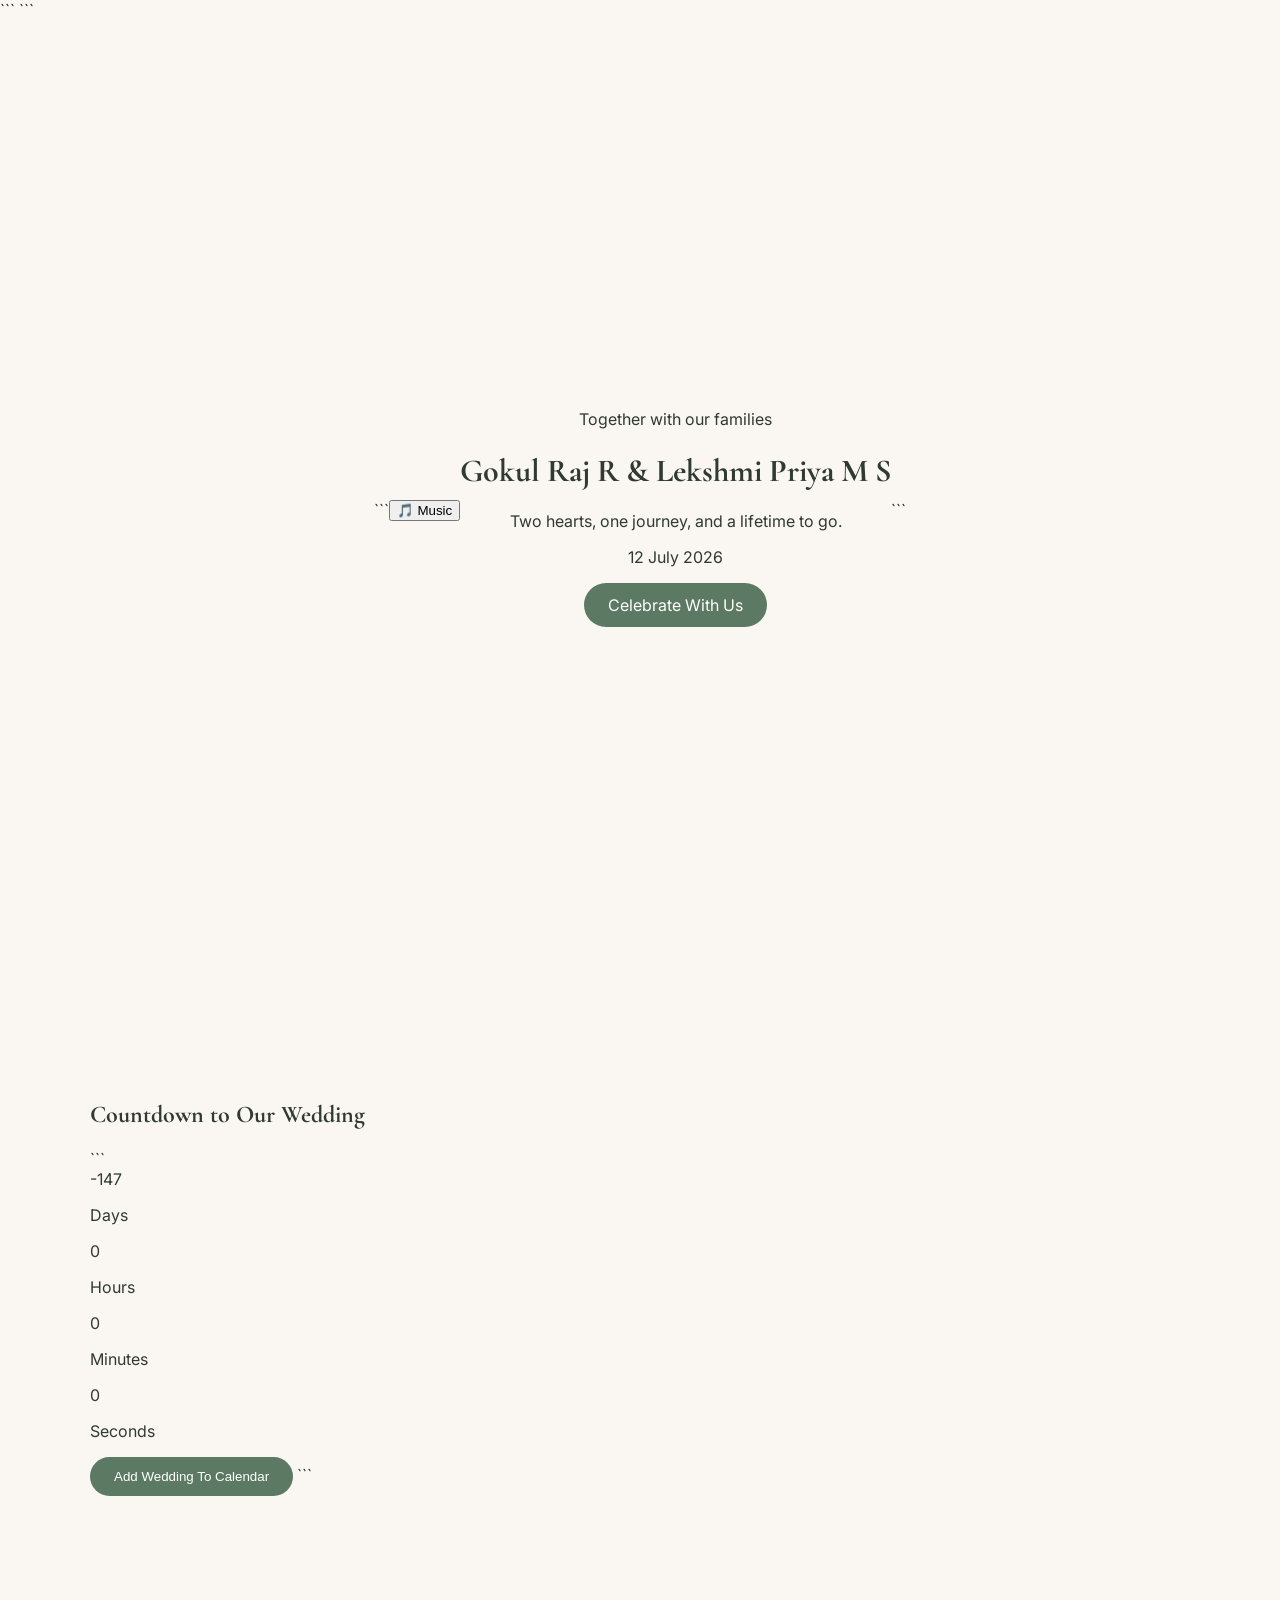
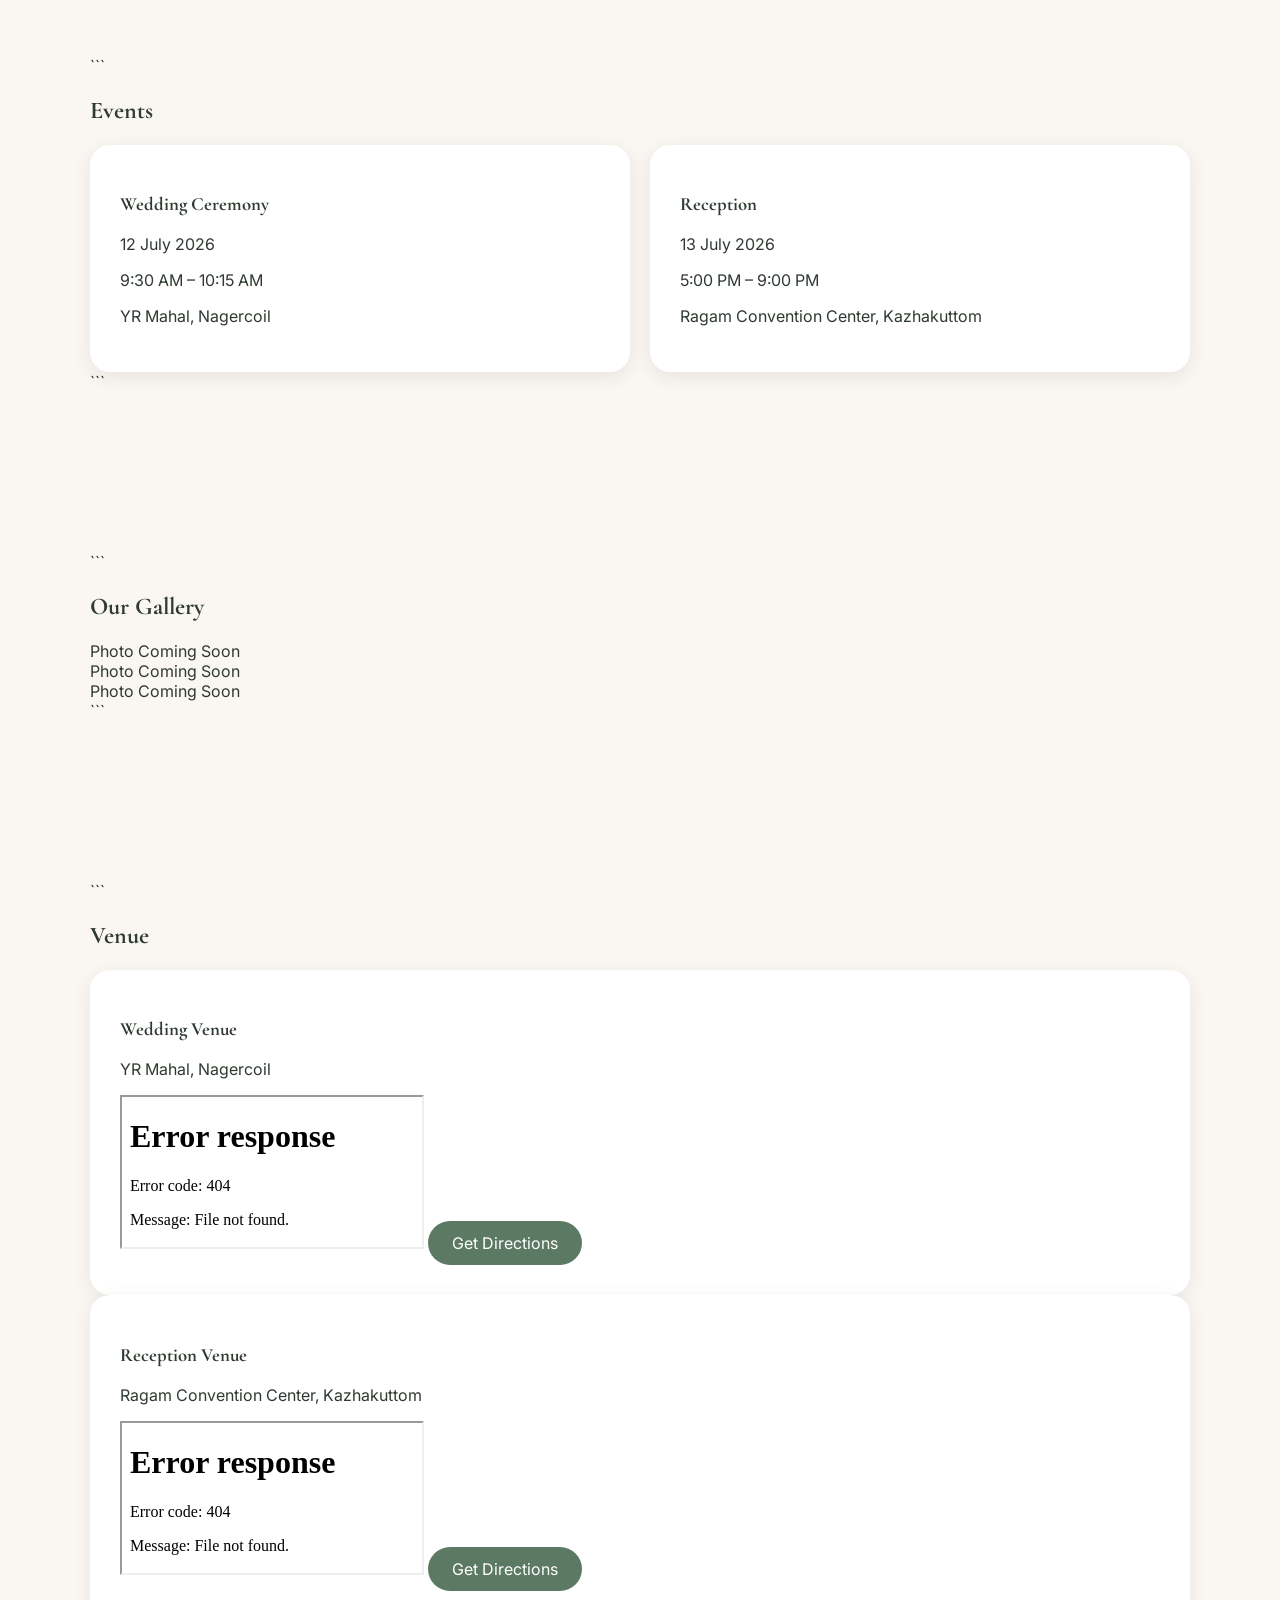
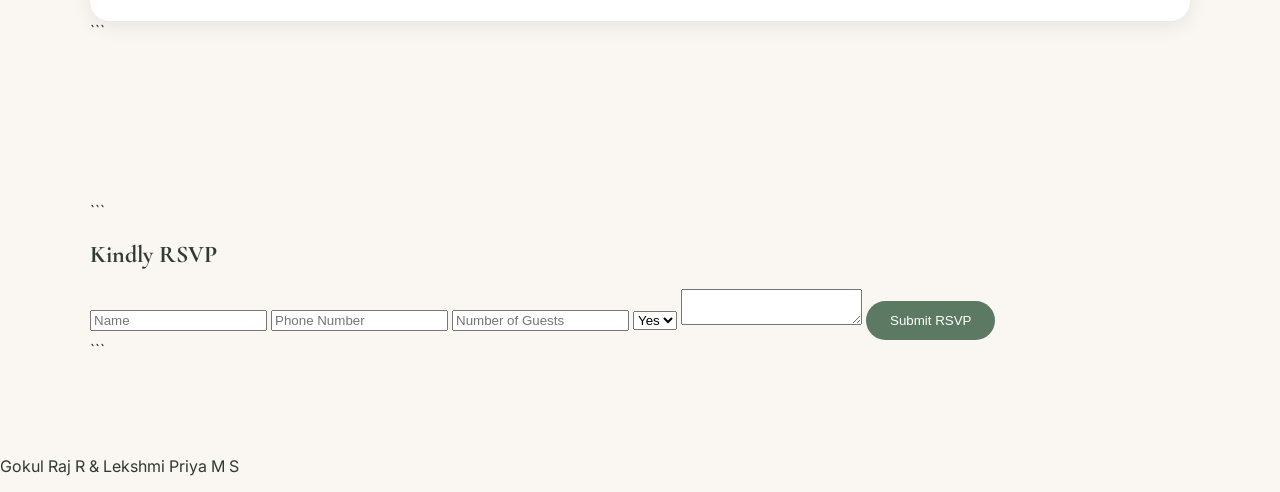
==== index.html @ 0a21a98c "moving files to root" ====
<!DOCTYPE html>

<html lang="en">
<head>
    <meta charset="UTF-8">
    <meta name="viewport" content="width=device-width, initial-scale=1.0">
    <title>Gokul Raj R & Lekshmi Priya M S</title>

```
<link rel="stylesheet" href="style.css">

<link href="https://fonts.googleapis.com/css2?family=Cormorant+Garamond:wght@400;500;600;700&family=Inter:wght@300;400;500&display=swap" rel="stylesheet">
```

</head>
<body>

<header class="hero">

```
<button id="music-toggle">🎵 Music</button>

<div class="hero-content">

    <p class="welcome">
        Together with our families
    </p>

    <h1>
        Gokul Raj R
        <span>&</span>
        Lekshmi Priya M S
    </h1>

    <p class="tagline">
        Two hearts, one journey, and a lifetime to go.
    </p>

    <p class="date">
        12 July 2026
    </p>

    <a href="#countdown" class="btn">
        Celebrate With Us
    </a>

</div>
```

</header>

<section id="countdown" class="section">
    <h2>Countdown to Our Wedding</h2>

```
<div class="timer">
    <div><span id="days">0</span><p>Days</p></div>
    <div><span id="hours">0</span><p>Hours</p></div>
    <div><span id="minutes">0</span><p>Minutes</p></div>
    <div><span id="seconds">0</span><p>Seconds</p></div>
</div>

<button id="calendar-btn" class="btn">
    Add Wedding To Calendar
</button>
```

</section>

<section class="section">

```
<h2>Events</h2>

<div class="card-container">

    <div class="card">
        <h3>Wedding Ceremony</h3>

        <p>12 July 2026</p>
        <p>9:30 AM – 10:15 AM</p>
        <p>YR Mahal, Nagercoil</p>
    </div>

    <div class="card">
        <h3>Reception</h3>

        <p>13 July 2026</p>
        <p>5:00 PM – 9:00 PM</p>
        <p>Ragam Convention Center, Kazhakuttom</p>
    </div>

</div>
```

</section>

<section class="section">

```
<h2>Our Gallery</h2>

<div class="gallery">

    <div class="placeholder">Photo Coming Soon</div>
    <div class="placeholder">Photo Coming Soon</div>
    <div class="placeholder">Photo Coming Soon</div>

</div>
```

</section>

<section class="section">

```
<h2>Venue</h2>

<div class="venue-card">

    <h3>Wedding Venue</h3>

    <p>YR Mahal, Nagercoil</p>

    <iframe
        src="PASTE_YR_MAHAL_EMBED_URL_HERE"
        loading="lazy">
    </iframe>

    <a
        target="_blank"
        href="https://maps.app.goo.gl/Fn27ZH1a8bU4p5qW7"
        class="btn">
        Get Directions
    </a>

</div>

<div class="venue-card">

    <h3>Reception Venue</h3>

    <p>Ragam Convention Center, Kazhakuttom</p>

    <iframe
        src="PASTE_RAGAM_EMBED_URL_HERE"
        loading="lazy">
    </iframe>

    <a
        target="_blank"
        href="https://maps.app.goo.gl/8jiFnUo5dyAd2L597"
        class="btn">
        Get Directions
    </a>

</div>
```

</section>

<section class="section">

```
<h2>Kindly RSVP</h2>

<form id="rsvp-form">

    <input
        type="text"
        placeholder="Name"
        required>

    <input
        type="tel"
        placeholder="Phone Number"
        required>

    <input
        type="number"
        placeholder="Number of Guests">

    <select>
        <option>Yes</option>
        <option>No</option>
    </select>

    <textarea
        placeholder="Message For The Couple">
    </textarea>

    <button type="submit" class="btn">
        Submit RSVP
    </button>

</form>
```

</section>

<footer>
    <p>
        Gokul Raj R & Lekshmi Priya M S
    </p>
</footer>

<script src="script.js"></script>

</body>
</html>
---- style.css ----
:root{
    --forest:#5c7a63;
    --sage:#a9b99f;
    --cream:#faf7f2;
    --gold:#c7b27a;
    --text:#2f3a30;
  }

  body{
    margin:0;
    font-family:'Inter',sans-serif;
    background:var(--cream);
    color:var(--text);
  }
  
  .hero{
    min-height:100vh;
    display:flex;
    align-items:center;
    justify-content:center;
    text-align:center;
    padding:40px;
  }
  
  h1,h2,h3{
    font-family:'Cormorant Garamond',serif;
  }
  
  .section{
    padding:80px 20px;
    max-width:1100px;
    margin:auto;
  }
  
  .card-container{
    display:grid;
    grid-template-columns:repeat(auto-fit,minmax(300px,1fr));
    gap:20px;
  }
  
  .card,
  .venue-card{
    background:white;
    padding:30px;
    border-radius:20px;
    box-shadow:0 5px 20px rgba(0,0,0,.08);
  }
  
  .btn{
    display:inline-block;
    padding:12px 24px;
    border-radius:30px;
    background:var(--forest);
    color:white;
    text-decoration:none;
    border:none;
    cursor:pointer;
  }
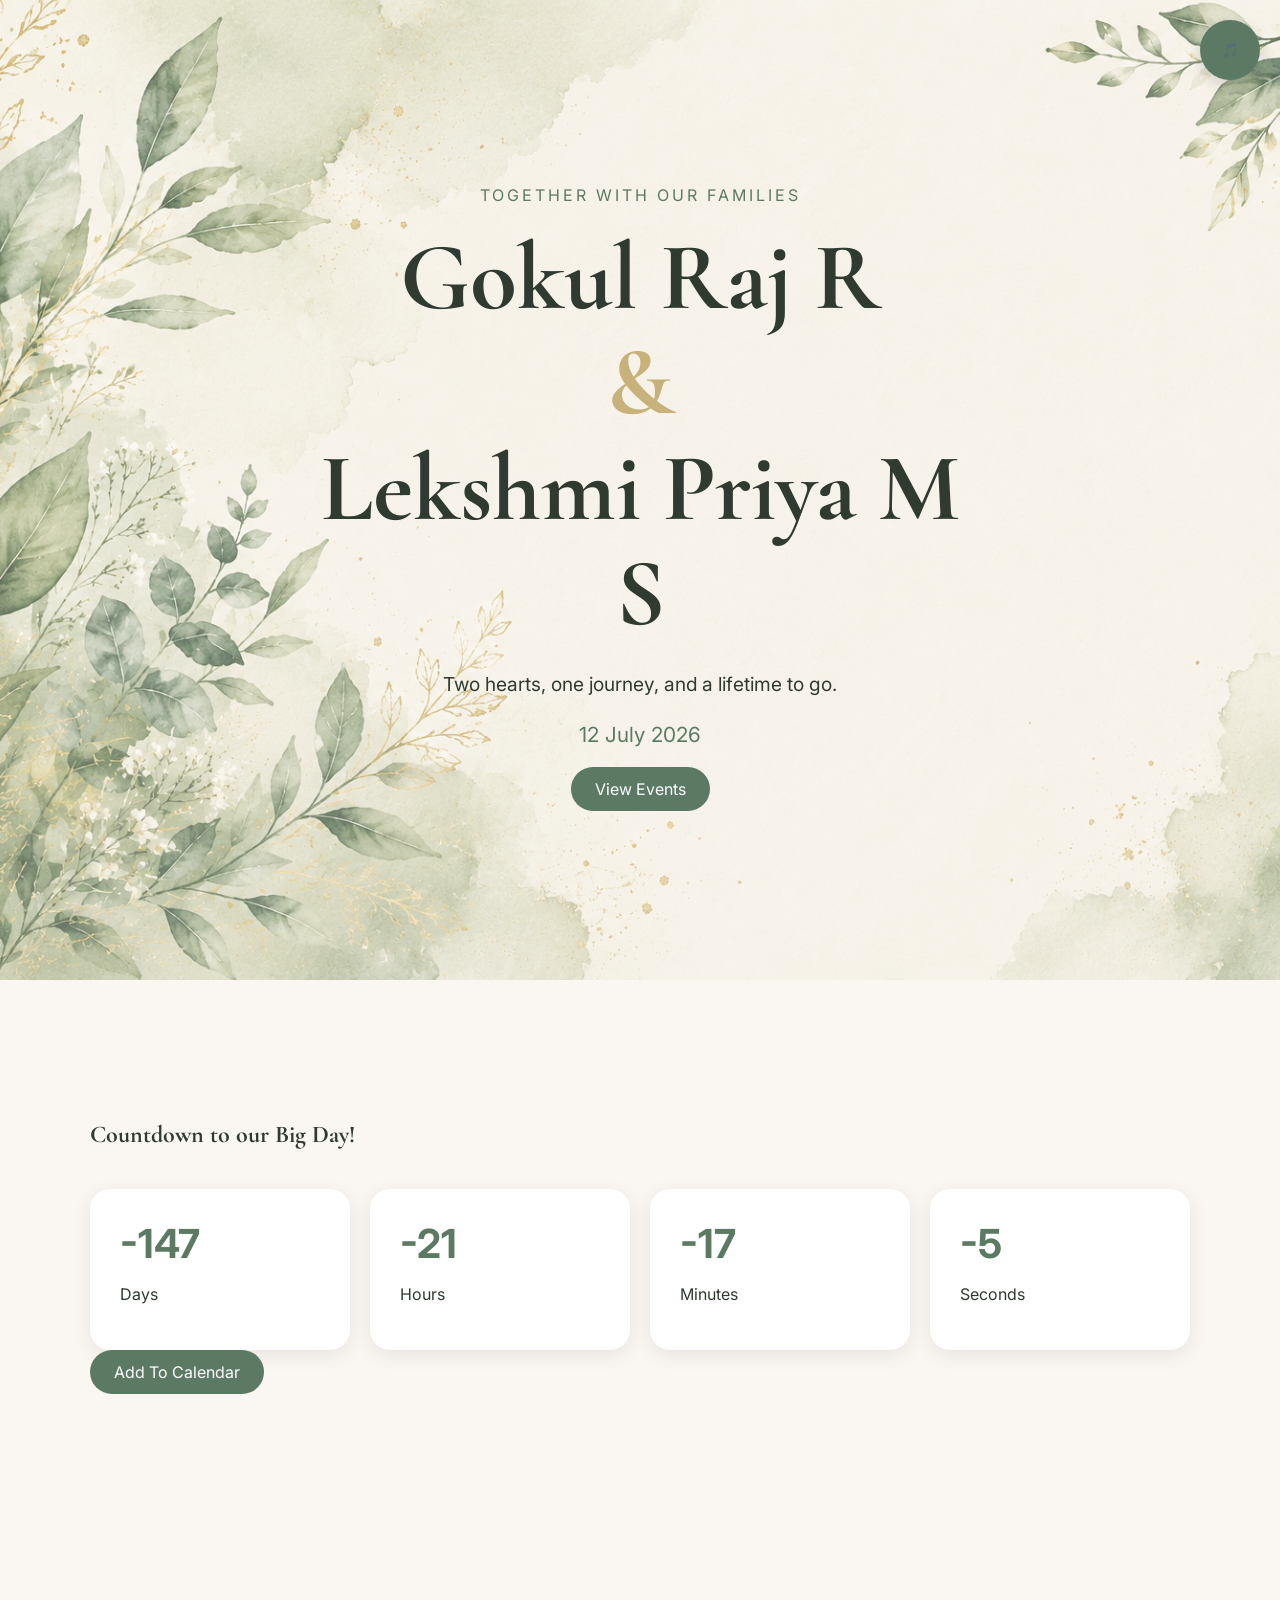
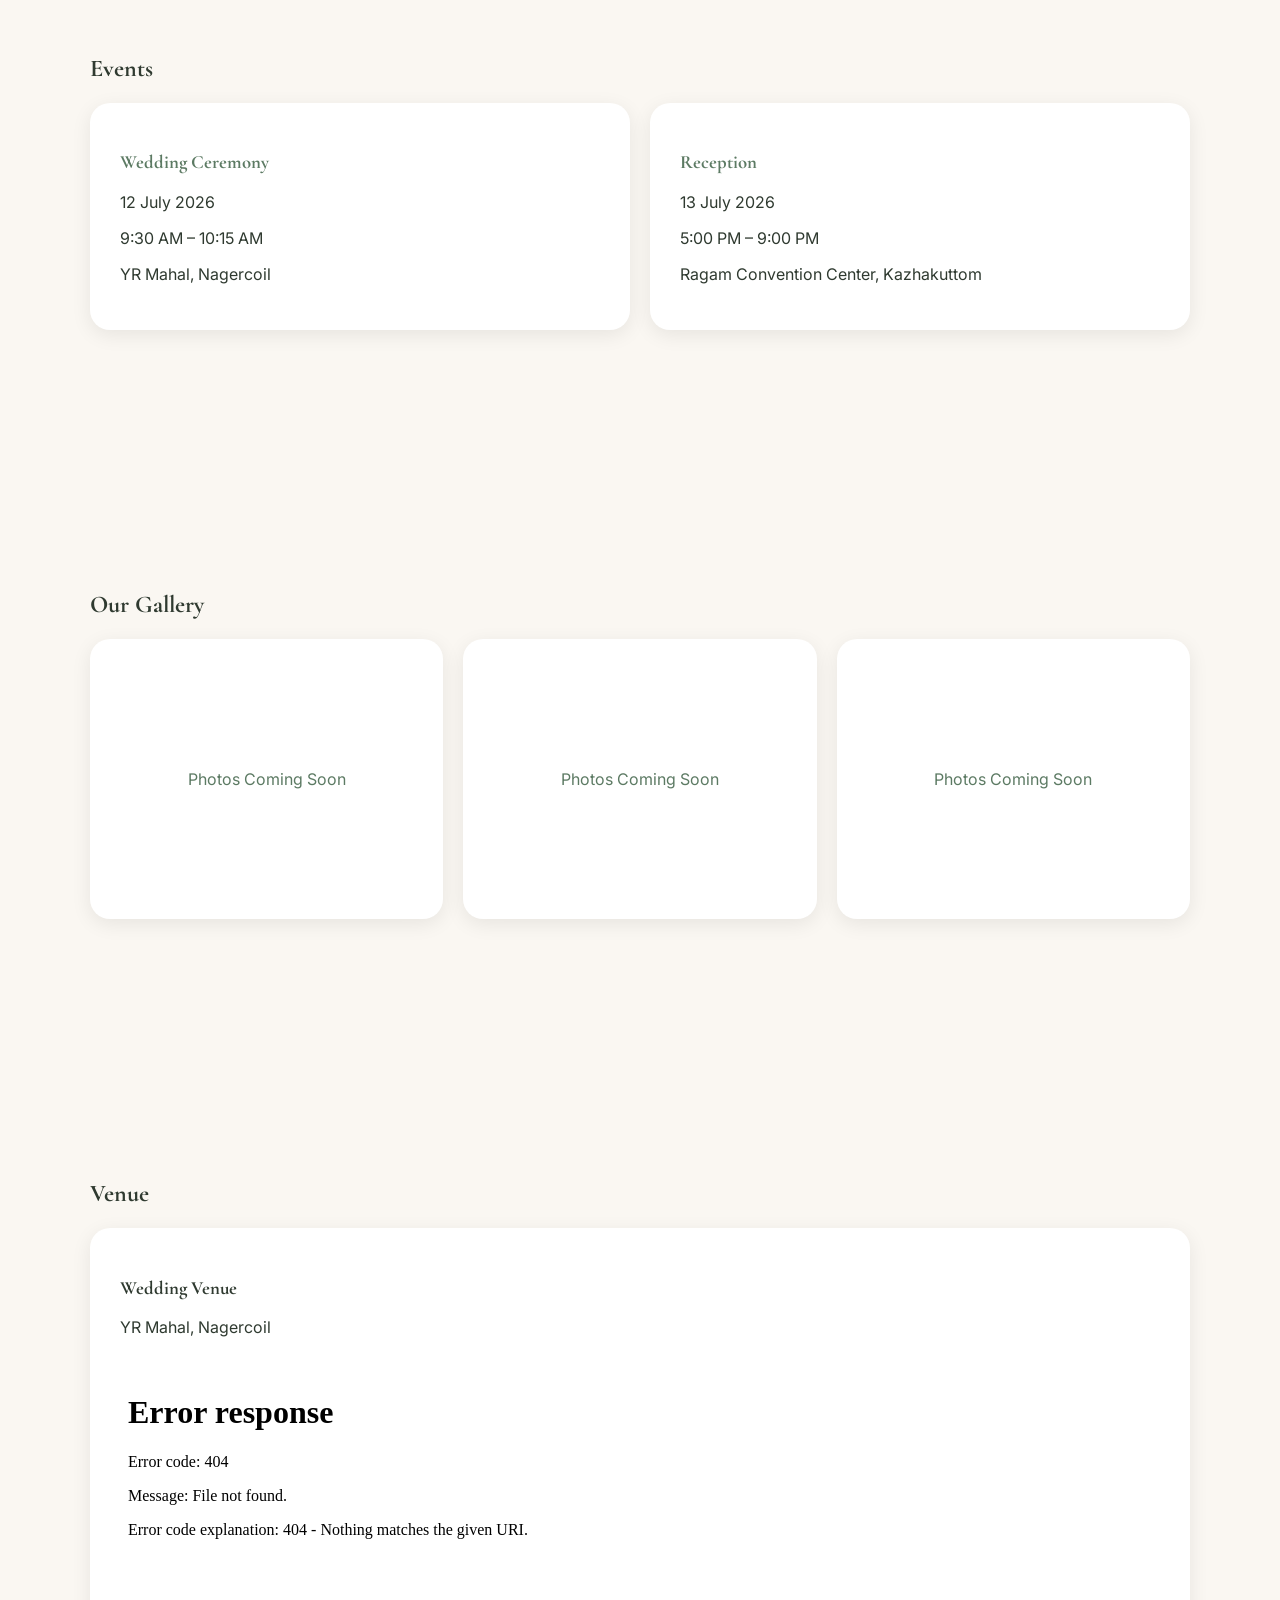
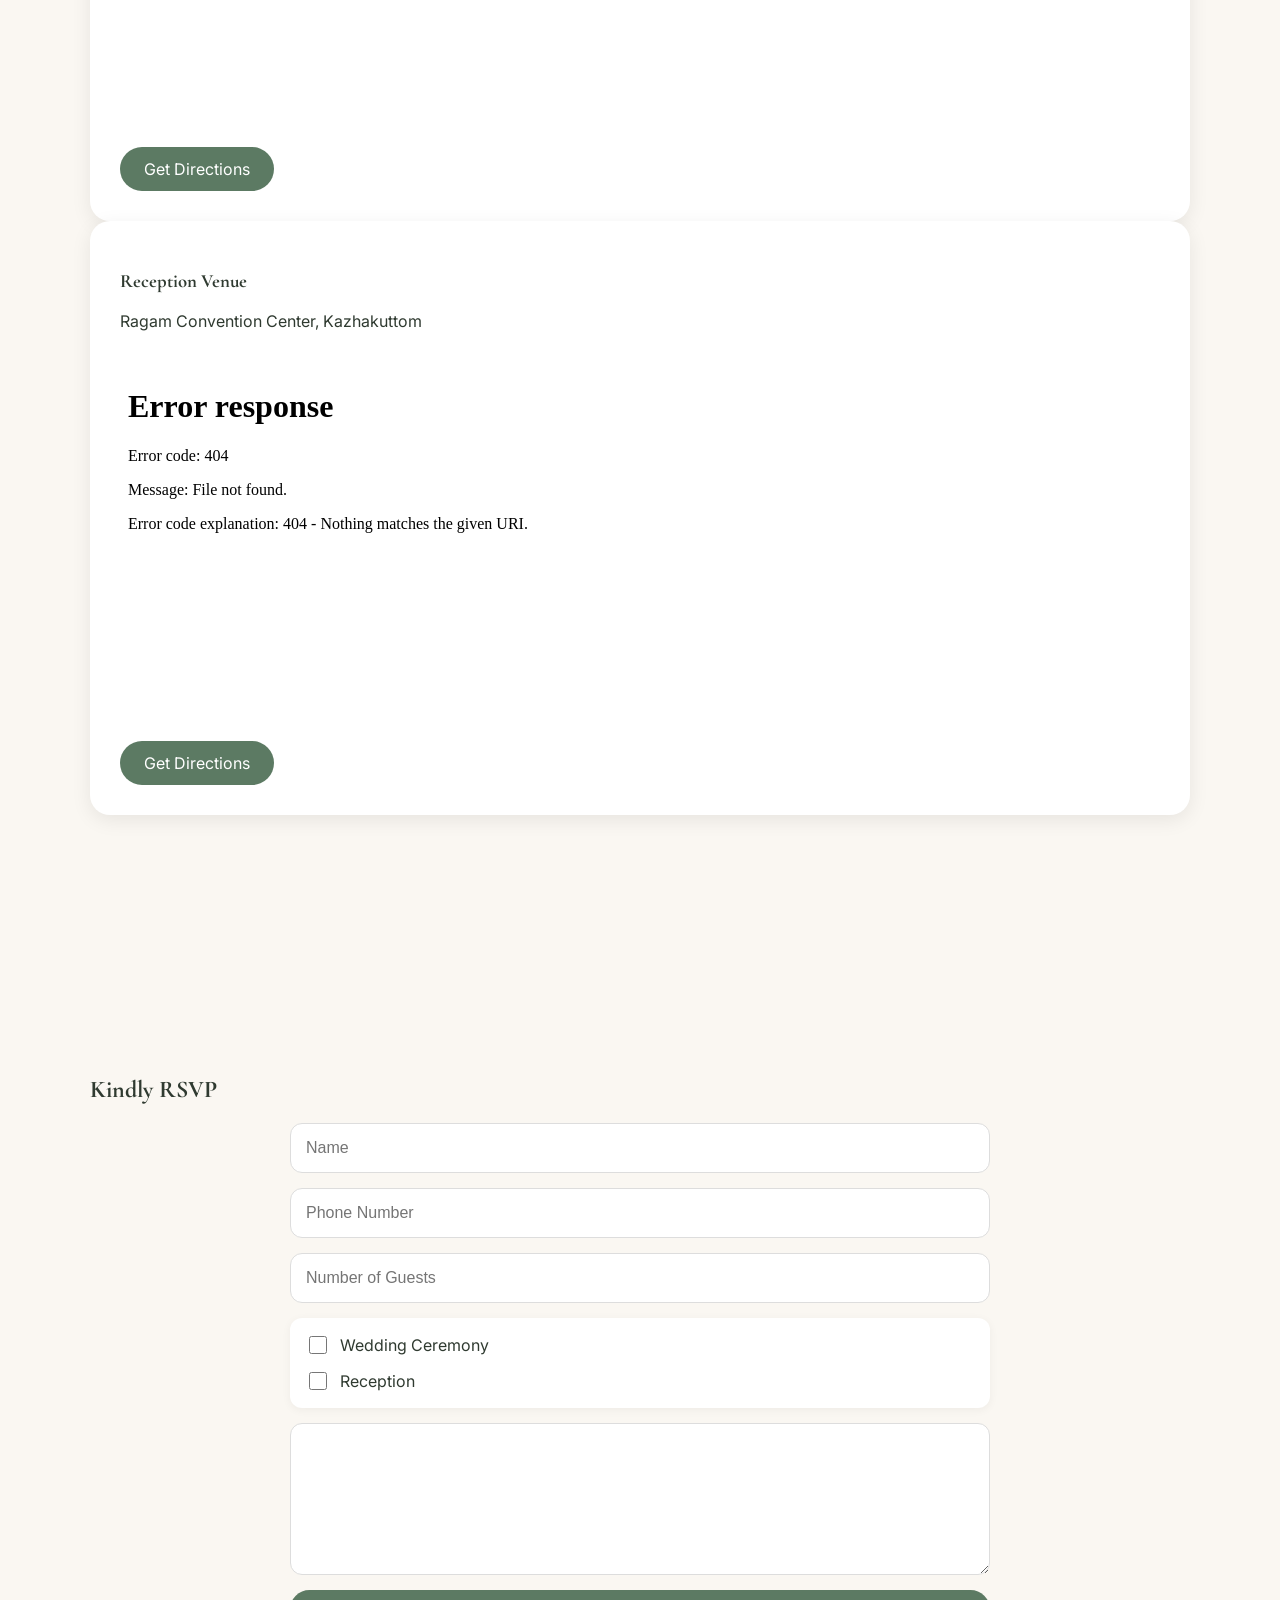
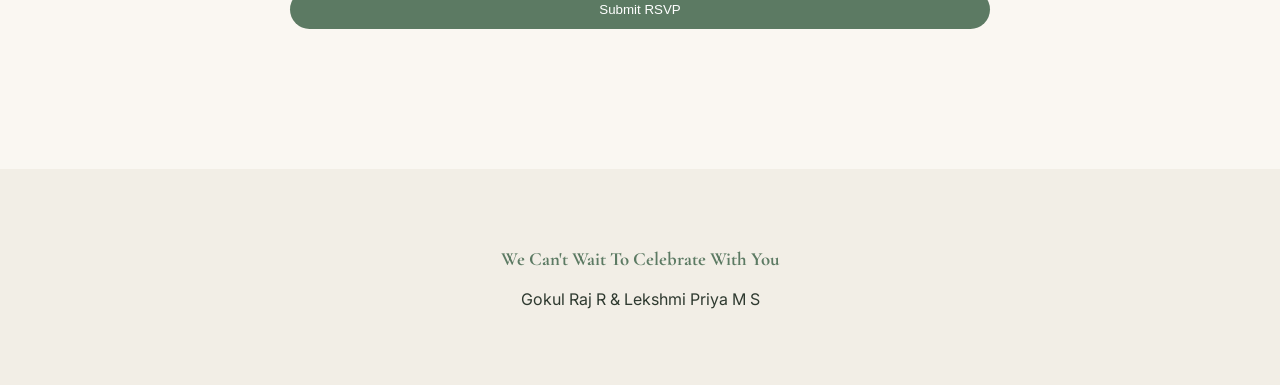
==== commit a2992bdc: "Refining changes in rsvp section" ====
--- a/index.html
+++ b/index.html
@@ -6,53 +6,62 @@
     <meta name="viewport" content="width=device-width, initial-scale=1.0">
     <title>Gokul Raj R & Lekshmi Priya M S</title>
 
-```
+
 <link rel="stylesheet" href="style.css">
 
 <link href="https://fonts.googleapis.com/css2?family=Cormorant+Garamond:wght@400;500;600;700&family=Inter:wght@300;400;500&display=swap" rel="stylesheet">
-```
+
 
 </head>
 <body>
 
-<header class="hero">
-
-```
-<button id="music-toggle">🎵 Music</button>
-
-<div class="hero-content">
-
-    <p class="welcome">
-        Together with our families
-    </p>
-
-    <h1>
-        Gokul Raj R
-        <span>&</span>
-        Lekshmi Priya M S
-    </h1>
-
-    <p class="tagline">
-        Two hearts, one journey, and a lifetime to go.
-    </p>
-
-    <p class="date">
-        12 July 2026
-    </p>
-
-    <a href="#countdown" class="btn">
-        Celebrate With Us
-    </a>
-
-</div>
-```
-
-</header>
-
-<section id="countdown" class="section">
-    <h2>Countdown to Our Wedding</h2>
-
-```
+    <audio id="music">
+        <source
+            src="assets/music/wedding.mp3"
+            type="audio/mpeg">
+    </audio>
+    
+    <button id="music-toggle">
+        🎵
+    </button>
+
+<section class="hero">
+
+    <div class="overlay"></div>
+
+    <div class="hero-content">
+
+        <p class="small-text">
+            Together with our families
+        </p>
+
+        <h1>
+            Gokul Raj R
+            <span>&</span>
+            Lekshmi Priya M S
+        </h1>
+
+        <p class="tagline">
+            Two hearts, one journey,
+            and a lifetime to go.
+        </p>
+
+        <p class="date">
+            12 July 2026
+        </p>
+
+        <a href="#events" class="btn">
+            View Events
+        </a>
+
+    </div>
+
+</section>
+
+<section id="events" class="section">
+    <h2>Countdown to our Big Day!</h2>
+
+
 <div class="timer">
     <div><span id="days">0</span><p>Days</p></div>
     <div><span id="hours">0</span><p>Hours</p></div>
@@ -60,16 +69,19 @@
     <div><span id="seconds">0</span><p>Seconds</p></div>
 </div>
 
-<button id="calendar-btn" class="btn">
-    Add Wedding To Calendar
-</button>
-```
-
-</section>
-
-<section class="section">
-
-```
+<a
+class="btn"
+target="_blank"
+href="https://calendar.google.com/calendar/render?action=TEMPLATE&text=Wedding%20of%20Gokul%20Raj%20R%20and%20Lekshmi%20Priya%20M%20S">
+Add To Calendar
+</a>
+
+
+</section>
+
+<section class="section">
+
+
 <h2>Events</h2>
 
 <div class="card-container">
@@ -91,29 +103,37 @@
     </div>
 
 </div>
-```
-
-</section>
-
-<section class="section">
-
-```
+
+
+</section>
+
+<section class="section">
+
+
 <h2>Our Gallery</h2>
 
-<div class="gallery">
-
-    <div class="placeholder">Photo Coming Soon</div>
-    <div class="placeholder">Photo Coming Soon</div>
-    <div class="placeholder">Photo Coming Soon</div>
-
-</div>
-```
-
-</section>
-
-<section class="section">
-
-```
+<div class="gallery-grid">
+
+    <div class="gallery-placeholder">
+        Photos Coming Soon
+    </div>
+
+    <div class="gallery-placeholder">
+        Photos Coming Soon
+    </div>
+
+    <div class="gallery-placeholder">
+        Photos Coming Soon
+    </div>
+
+</div>
+
+
+</section>
+
+<section class="section">
+
+
 <h2>Venue</h2>
 
 <div class="venue-card">
@@ -155,53 +175,80 @@
     </a>
 
 </div>
-```
-
-</section>
-
-<section class="section">
-
-```
+
+
+</section>
+
+<section class="section">
+
+
 <h2>Kindly RSVP</h2>
 
 <form id="rsvp-form">
 
     <input
+        id="name"
         type="text"
         placeholder="Name"
         required>
 
     <input
+        id="phone"
         type="tel"
         placeholder="Phone Number"
         required>
 
     <input
+        id="guests"
         type="number"
         placeholder="Number of Guests">
 
-    <select>
-        <option>Yes</option>
-        <option>No</option>
-    </select>
+    <div class="attendance-options">
+
+    <label>
+        <input
+            type="checkbox"
+            id="wedding-attendance">
+        Wedding Ceremony
+    </label>
+
+    <label>
+        <input
+            type="checkbox"
+            id="reception-attendance">
+        Reception
+    </label>
+
+    </div>
 
     <textarea
+        id="message"
         placeholder="Message For The Couple">
     </textarea>
 
-    <button type="submit" class="btn">
+    <button
+        type="submit"
+        class="btn">
         Submit RSVP
     </button>
 
 </form>
-```
+
+<p id="success-message"></p>
+
 
 </section>
 
 <footer>
+
+    <h3>
+        We Can't Wait To Celebrate With You
+    </h3>
+
     <p>
         Gokul Raj R & Lekshmi Priya M S
     </p>
+
 </footer>
 
 <script src="script.js"></script>
--- a/style.css
+++ b/style.css
@@ -27,7 +27,7 @@
   }
   
   .section{
-    padding:80px 20px;
+    padding:120px 20px;
     max-width:1100px;
     margin:auto;
   }
@@ -55,4 +55,284 @@
     text-decoration:none;
     border:none;
     cursor:pointer;
-  }+  }
+
+  .hero{
+    height:100vh;
+
+    background:
+        linear-gradient(
+            rgba(250,247,242,.15),
+            rgba(250,247,242,.25)
+        ),
+        url("assets/images/hero-bg.png");
+
+    background-size:cover;
+    background-position:center;
+
+    display:flex;
+    justify-content:center;
+    align-items:center;
+
+    text-align:center;
+}
+
+.hero-content{
+    max-width:700px;
+}
+
+.hero h1{
+    font-size:5rem;
+    line-height:1.1;
+}
+
+
+/* ===========================
+   HERO IMPROVEMENTS
+=========================== */
+
+.hero::before{
+    content:"";
+    position:absolute;
+    inset:0;
+    background:rgba(255,255,255,.15);
+}
+
+.hero{
+    position:relative;
+}
+
+.hero-content{
+    position:relative;
+    z-index:2;
+}
+
+.small-text{
+    letter-spacing:3px;
+    text-transform:uppercase;
+    color:var(--forest);
+}
+
+.hero h1{
+    font-size:clamp(3rem,8vw,6rem);
+    margin:20px 0;
+}
+
+.hero h1 span{
+    display:block;
+    color:var(--gold);
+}
+
+.tagline{
+    font-size:1.2rem;
+    max-width:500px;
+    margin:auto;
+    line-height:1.8;
+}
+
+.date{
+    font-size:1.3rem;
+    margin-top:20px;
+    color:var(--forest);
+}
+
+/* ===========================
+   COUNTDOWN
+=========================== */
+
+.timer{
+    display:grid;
+    grid-template-columns:repeat(4,1fr);
+    gap:20px;
+    margin-top:40px;
+}
+
+.timer div{
+    background:white;
+    padding:30px;
+    border-radius:20px;
+    box-shadow:0 5px 20px rgba(0,0,0,.08);
+}
+
+.timer span{
+    font-size:2.5rem;
+    font-weight:700;
+    color:var(--forest);
+}
+
+/* ===========================
+   EVENTS
+=========================== */
+
+.card{
+    transition:.3s;
+}
+
+.card:hover{
+    transform:translateY(-8px);
+}
+
+.card h3{
+    color:var(--forest);
+}
+
+/* ===========================
+   GALLERY
+=========================== */
+
+.gallery-grid{
+    display:grid;
+    grid-template-columns:repeat(auto-fit,minmax(250px,1fr));
+    gap:20px;
+}
+
+.gallery-placeholder{
+    height:280px;
+    background:white;
+    border-radius:20px;
+
+    display:flex;
+    justify-content:center;
+    align-items:center;
+
+    color:var(--forest);
+
+    box-shadow:0 5px 20px rgba(0,0,0,.08);
+}
+
+/* ===========================
+   MAPS
+=========================== */
+
+iframe{
+    width:100%;
+    height:350px;
+    border:none;
+    border-radius:15px;
+    margin:20px 0;
+}
+
+/* ===========================
+   RSVP
+=========================== */
+
+form{
+    display:flex;
+    flex-direction:column;
+    gap:15px;
+    max-width:700px;
+    margin:auto;
+}
+
+input,
+textarea,
+select{
+    padding:15px;
+    border:1px solid #ddd;
+    border-radius:12px;
+    font-size:1rem;
+}
+
+textarea{
+    min-height:120px;
+}
+
+/* ===========================
+   MUSIC BUTTON
+=========================== */
+
+#music-toggle{
+    position:fixed;
+    top:20px;
+    right:20px;
+
+    width:60px;
+    height:60px;
+
+    border:none;
+    border-radius:50%;
+
+    background:var(--forest);
+    color:white;
+
+    cursor:pointer;
+
+    z-index:1000;
+
+    box-shadow:0 5px 15px rgba(0,0,0,.15);
+}
+
+/* ===========================
+   FOOTER
+=========================== */
+
+footer{
+    text-align:center;
+    padding:60px 20px;
+    background:#f2eee6;
+}
+
+footer h3{
+    color:var(--forest);
+}
+
+/* ===========================
+   MOBILE
+=========================== */
+
+@media(max-width:768px){
+
+    .hero h1{
+        font-size:3rem;
+    }
+
+    .timer{
+        grid-template-columns:repeat(2,1fr);
+    }
+
+}
+
+#success-message{
+
+    margin-top:20px;
+
+    text-align:center;
+
+    font-size:1.1rem;
+
+    color:var(--forest);
+
+    font-weight:600;
+}
+
+.attendance-options{
+
+    display:flex;
+    flex-direction:column;
+
+    gap:12px;
+
+    padding:15px;
+
+    background:white;
+
+    border-radius:12px;
+
+    box-shadow:0 2px 10px rgba(0,0,0,.05);
+}
+
+.attendance-options label{
+
+    display:flex;
+    align-items:center;
+
+    gap:10px;
+
+    font-size:1rem;
+}
+
+.attendance-options input[type="checkbox"]{
+
+    width:18px;
+    height:18px;
+}
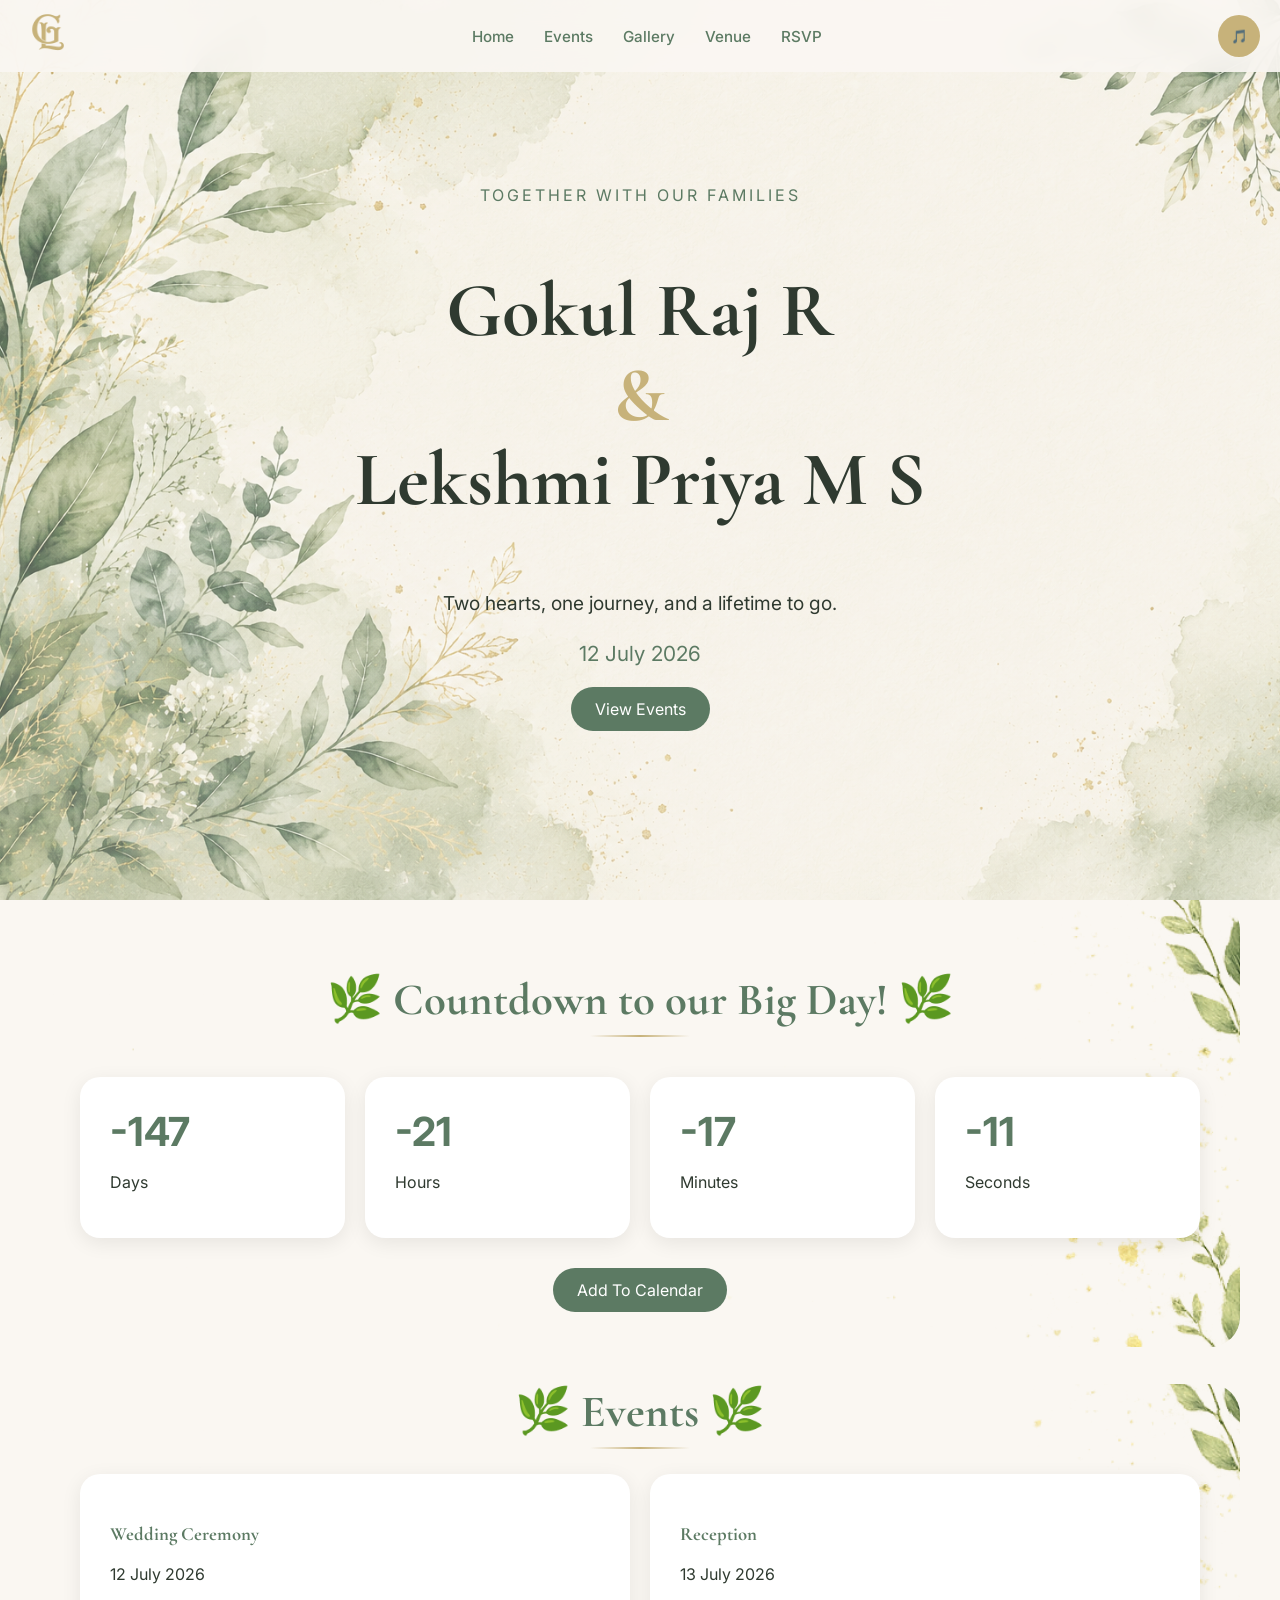
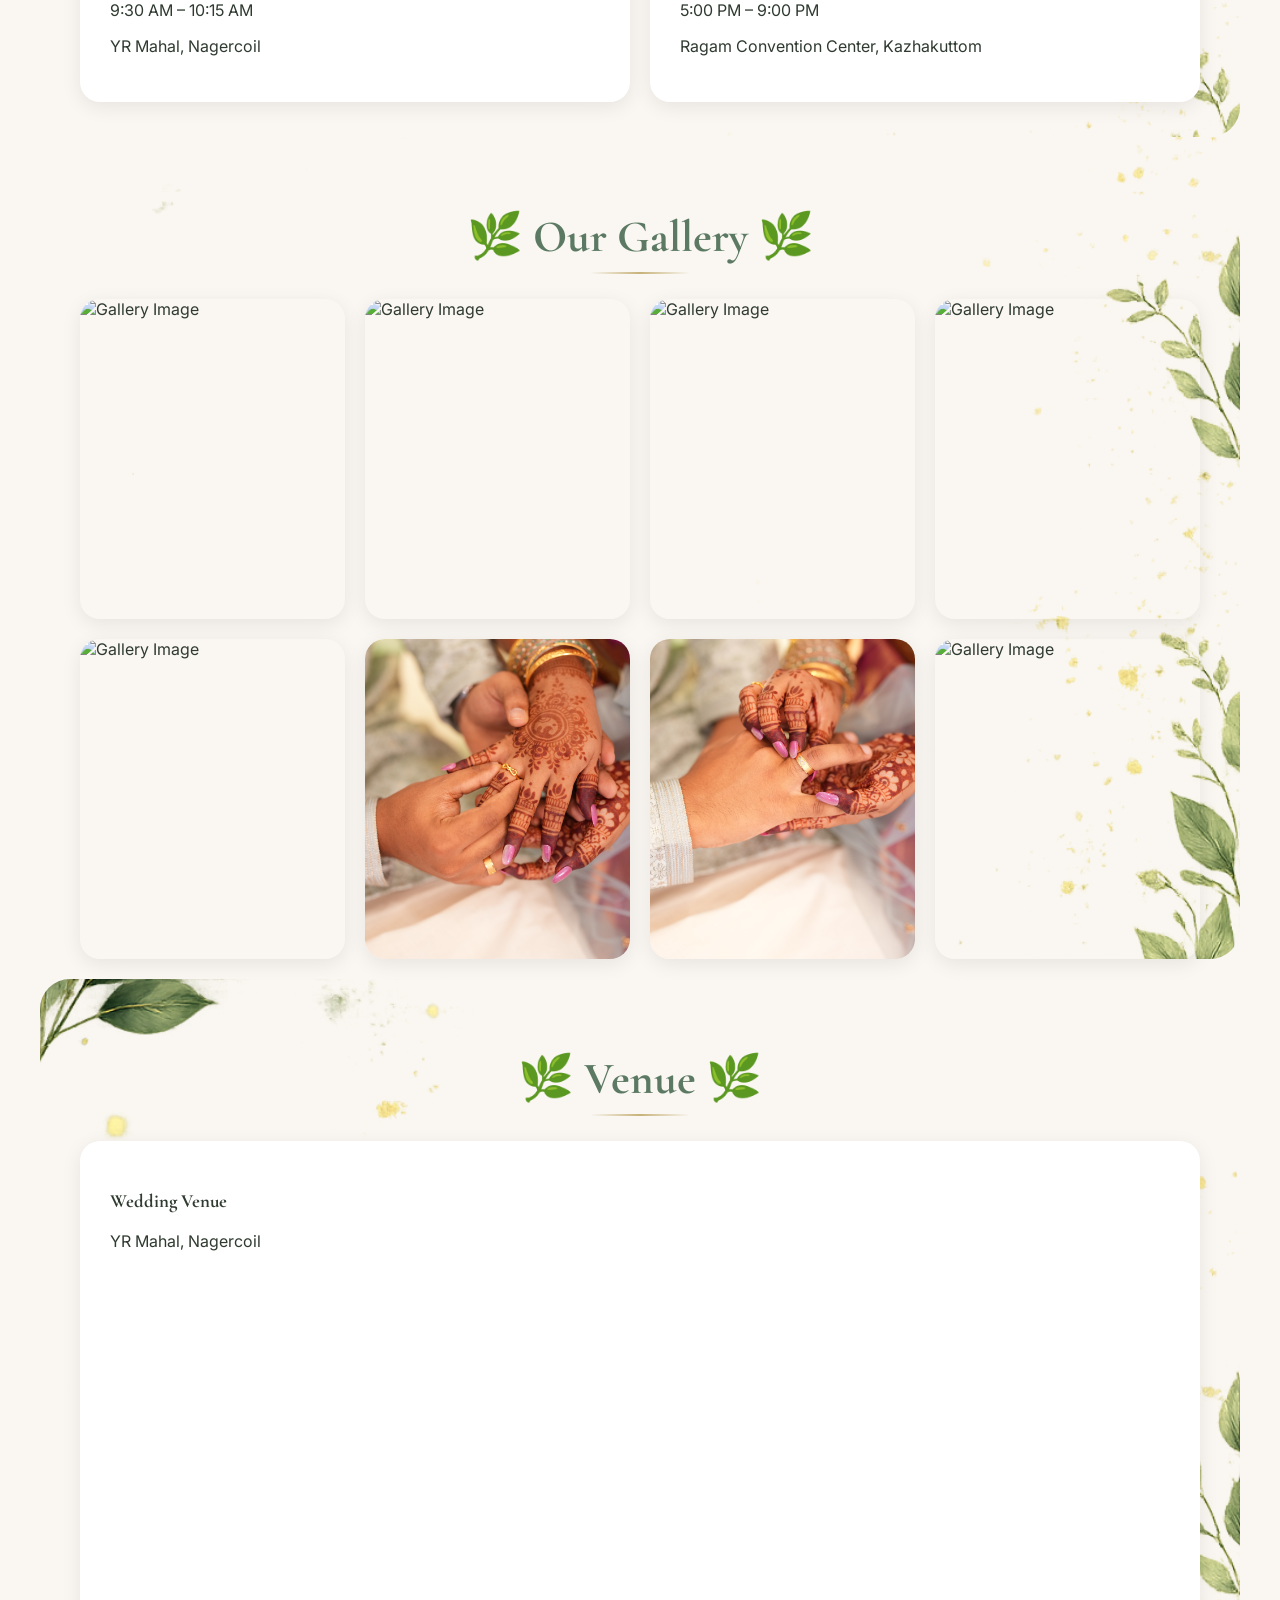
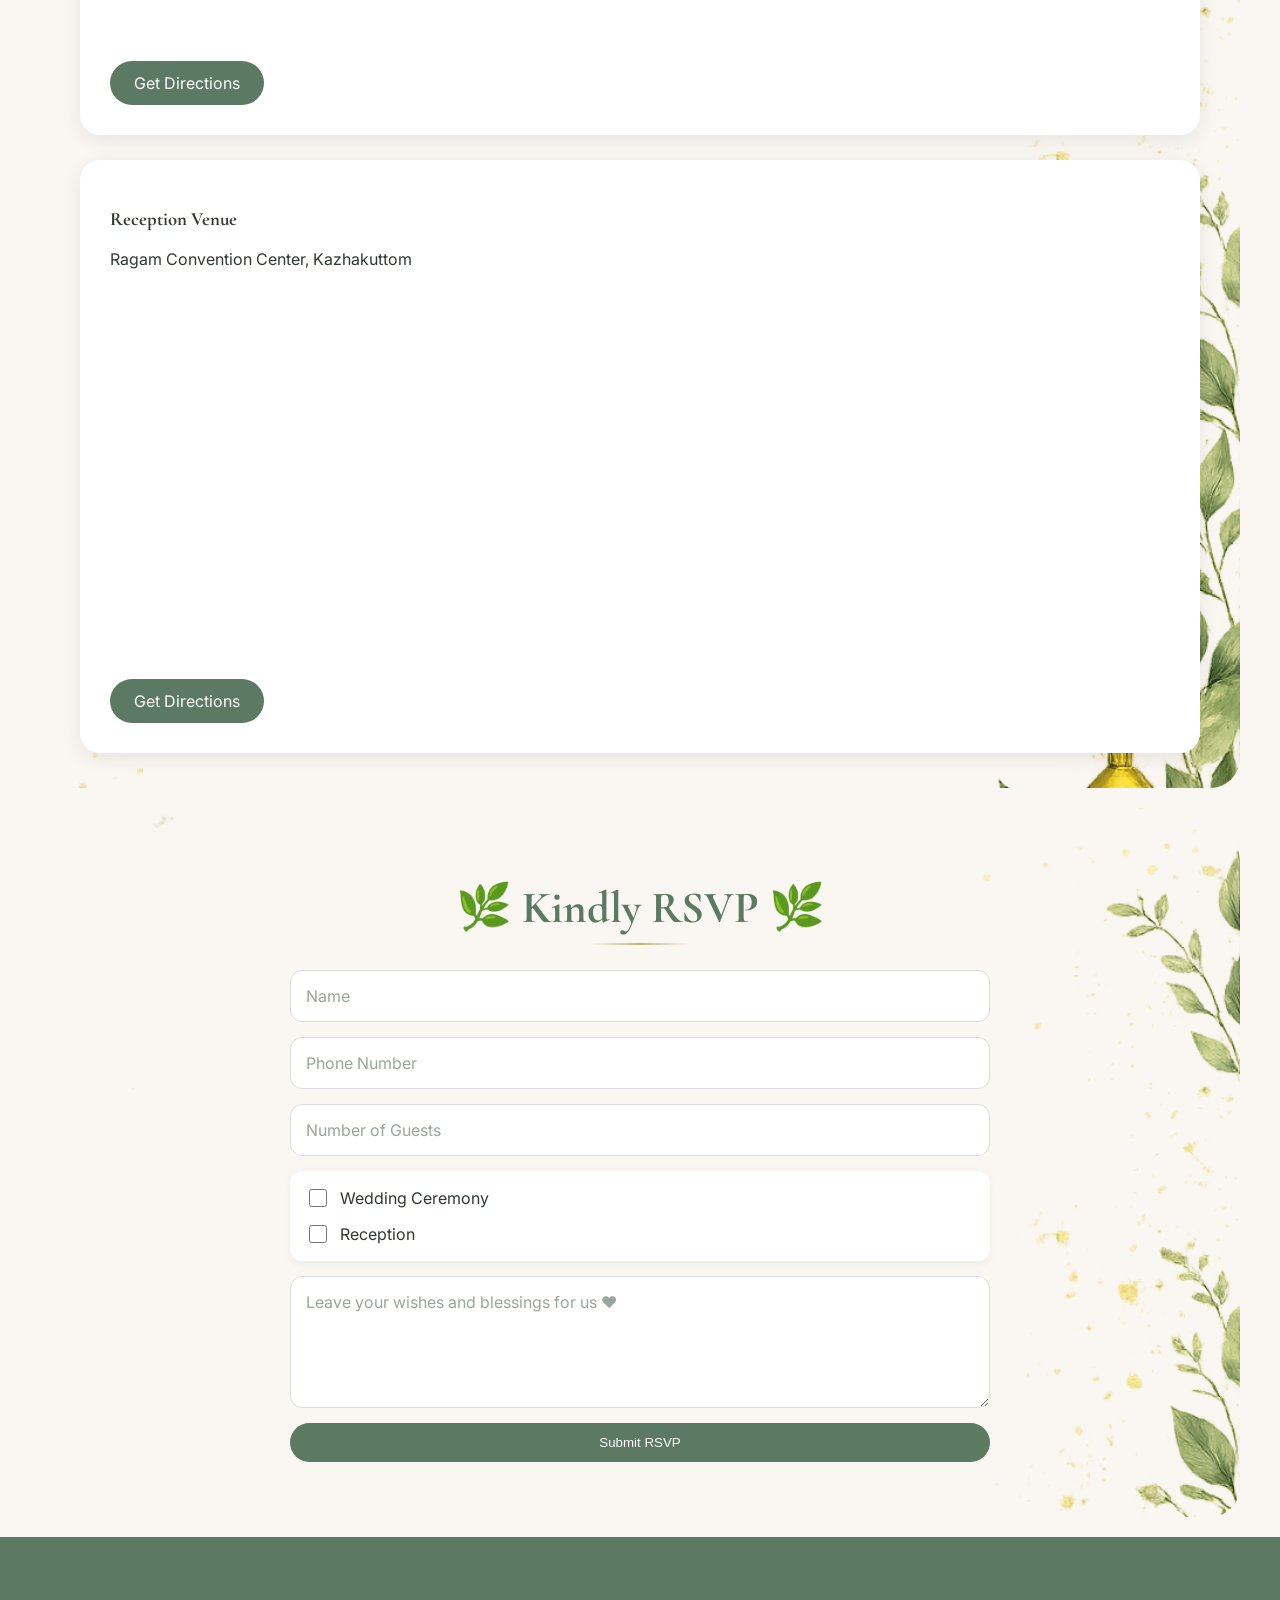
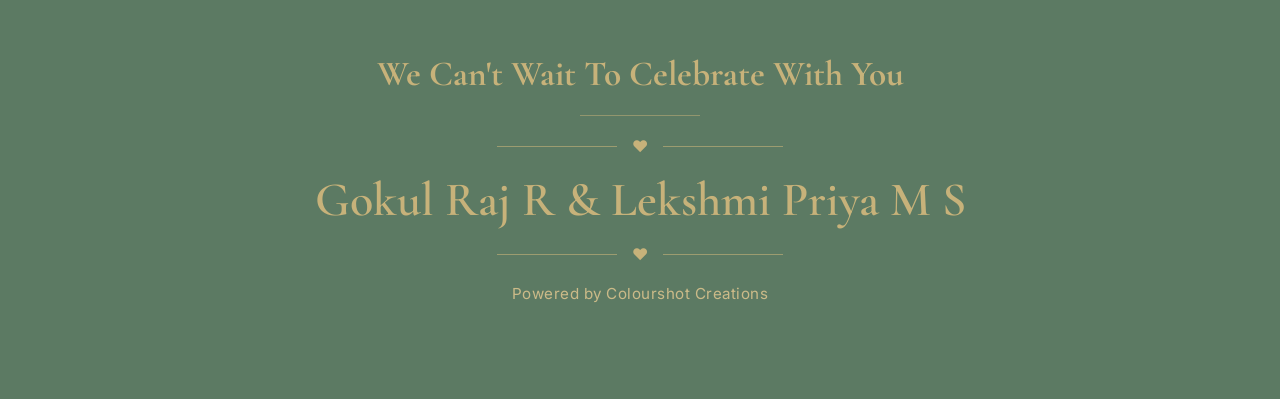
==== commit 2bcf4c12: "aesthetic and functional changes." ====
--- a/index.html
+++ b/index.html
@@ -15,17 +15,48 @@
 </head>
 <body>
 
+    <nav class="navbar">
+
+        <div class="logo">
+
+            <img
+                src="assets/images/logo.png"
+                alt="Gokul & Lekshmi Logo">
+        
+        </div>
+    
+        <div class="nav-links">
+    
+            <a href="#home">Home</a>
+            <a href="#events">Events</a>
+            <a href="#gallery">Gallery</a>
+            <a href="#venue">Venue</a>
+            <a href="#rsvp">RSVP</a>
+    
+        </div>
+
+        <button id="menu-toggle">
+            ☰
+        </button>
+
+        <div class="nav-actions">
+
+            <button id="music-toggle">
+                🎵
+            </button>
+    
+        </div>
+    
+    </nav>
+
     <audio id="music">
         <source
             src="assets/music/wedding.mp3"
             type="audio/mpeg">
     </audio>
     
-    <button id="music-toggle">
-        🎵
-    </button>
-
-<section class="hero">
+
+<section id="home" class="hero">
 
     <div class="overlay"></div>
 
@@ -37,7 +68,9 @@
 
         <h1>
             Gokul Raj R
+            <br>
             <span>&</span>
+            <br>
             Lekshmi Priya M S
         </h1>
 
@@ -59,7 +92,7 @@
 </section>
 
 <section id="events" class="section">
-    <h2>Countdown to our Big Day!</h2>
+    <h2>🌿 Countdown to our Big Day! 🌿</h2>
 
 
 <div class="timer">
@@ -69,20 +102,23 @@
     <div><span id="seconds">0</span><p>Seconds</p></div>
 </div>
 
-<a
-class="btn"
-target="_blank"
-href="https://calendar.google.com/calendar/render?action=TEMPLATE&text=Wedding%20of%20Gokul%20Raj%20R%20and%20Lekshmi%20Priya%20M%20S">
-Add To Calendar
-</a>
-
+<div class="calendar-container">
+
+    <a
+        class="btn"
+        target="_blank"
+        href="https://calendar.google.com/calendar/render?action=TEMPLATE&text=Wedding%20of%20Gokul%20Raj%20R%20and%20Lekshmi%20Priya%20M%20S">
+        Add To Calendar
+    </a>
+
+</div>
 
 </section>
 
 <section class="section">
 
 
-<h2>Events</h2>
+<h2>🌿 Events 🌿</h2>
 
 <div class="card-container">
 
@@ -107,82 +143,96 @@
 
 </section>
 
-<section class="section">
-
-
-<h2>Our Gallery</h2>
-
-<div class="gallery-grid">
-
-    <div class="gallery-placeholder">
-        Photos Coming Soon
-    </div>
-
-    <div class="gallery-placeholder">
-        Photos Coming Soon
-    </div>
-
-    <div class="gallery-placeholder">
-        Photos Coming Soon
-    </div>
-
-</div>
-
-
-</section>
-
-<section class="section">
-
-
-<h2>Venue</h2>
-
-<div class="venue-card">
-
-    <h3>Wedding Venue</h3>
-
-    <p>YR Mahal, Nagercoil</p>
-
-    <iframe
-        src="PASTE_YR_MAHAL_EMBED_URL_HERE"
-        loading="lazy">
-    </iframe>
-
-    <a
-        target="_blank"
-        href="https://maps.app.goo.gl/Fn27ZH1a8bU4p5qW7"
-        class="btn">
-        Get Directions
-    </a>
-
-</div>
-
-<div class="venue-card">
-
-    <h3>Reception Venue</h3>
-
-    <p>Ragam Convention Center, Kazhakuttom</p>
-
-    <iframe
-        src="PASTE_RAGAM_EMBED_URL_HERE"
-        loading="lazy">
-    </iframe>
-
-    <a
-        target="_blank"
-        href="https://maps.app.goo.gl/8jiFnUo5dyAd2L597"
-        class="btn">
-        Get Directions
-    </a>
-
-</div>
-
-
-</section>
-
-<section class="section">
-
-
-<h2>Kindly RSVP</h2>
+<section id="gallery" class="section">
+    <h2>🌿 Our Gallery 🌿</h2>
+
+    <div class="gallery-grid">
+
+        <img src="assets/gallery/1.jpg" alt="Gallery Image">
+        <img src="assets/gallery/2.jpg" alt="Gallery Image">
+        <img src="assets/gallery/3.jpg" alt="Gallery Image">
+        <img src="assets/gallery/4.jpg" alt="Gallery Image">
+        <img src="assets/gallery/5.jpg" alt="Gallery Image">
+        <img src="assets/gallery/6.jpeg" alt="Gallery Image">
+        <img src="assets/gallery/7.jpeg" alt="Gallery Image">
+        <img src="assets/gallery/8.jpg" alt="Gallery Image">
+    
+    </div>
+    
+    <div id="lightbox" class="lightbox">
+
+        <span id="close-lightbox">&times;</span>
+    
+        <span id="prev-image" class="lightbox-arrow">
+            &#10094;
+        </span>
+    
+        <img
+            id="lightbox-image"
+            src=""
+            alt="Expanded Image">
+    
+        <span id="next-image" class="lightbox-arrow">
+            &#10095;
+        </span>
+    
+    </div>
+
+
+</section>
+
+<section id="venue" class="section">
+    <h2>🌿 Venue 🌿</h2>
+
+
+    <div class="venue-container">
+
+        <div class="venue-card">
+    
+            <h3>Wedding Venue</h3>
+    
+            <p>YR Mahal, Nagercoil</p>
+    
+            <iframe
+                src="https://www.google.com/maps/embed?pb=!1m18!1m12!1m3!1d4890.196947596192!2d77.41666747584581!3d8.184501001634361!2m3!1f0!2f0!3f0!3m2!1i1024!2i768!4f13.1!3m3!1m2!1s0x3b04f0d9832b889b%3A0xfef33cea987d6e90!2sY.R.%20Mahal!5e1!3m2!1sen!2sin!4v1780736633999!5m2!1sen!2sin"
+                loading="lazy">
+            </iframe>
+    
+            <a
+                target="_blank"
+                href="https://maps.app.goo.gl/Fn27ZH1a8bU4p5qW7"
+                class="btn">
+                Get Directions
+            </a>
+    
+        </div>
+    
+        <div class="venue-card">
+    
+            <h3>Reception Venue</h3>
+    
+            <p>Ragam Convention Center, Kazhakuttom</p>
+    
+            <iframe
+                src="https://www.google.com/maps/embed?pb=!1m18!1m12!1m3!1d4885.218267051775!2d76.86291067584776!3d8.580562995845526!2m3!1f0!2f0!3f0!3m2!1i1024!2i768!4f13.1!3m3!1m2!1s0x3b05bfa41a3dae01%3A0x3ed912ec5ab2fa30!2sRagam%20Convention%20Centre!5e1!3m2!1sen!2sin!4v1780736754336!5m2!1sen!2sin"
+                loading="lazy">
+            </iframe>
+    
+            <a
+                target="_blank"
+                href="https://maps.app.goo.gl/8jiFnUo5dyAd2L597"
+                class="btn">
+                Get Directions
+            </a>
+    
+        </div>
+    
+    </div>
+
+</section>
+
+<section id="rsvp" class="section">
+    <h2>🌿 Kindly RSVP 🌿</h2>
 
 <form id="rsvp-form">
 
@@ -222,9 +272,9 @@
     </div>
 
     <textarea
-        id="message"
-        placeholder="Message For The Couple">
-    </textarea>
+    id="message"
+    placeholder="Leave your wishes and blessings for us ❤️"
+    rows="5"></textarea>
 
     <button
         type="submit"
@@ -245,11 +295,48 @@
         We Can't Wait To Celebrate With You
     </h3>
 
-    <p>
-        Gokul Raj R & Lekshmi Priya M S
+    <div class="footer-divider">
+        ♥
+    </div>
+
+    <p class="footer-names">
+        Gokul Raj R
+        <span>&</span>
+        Lekshmi Priya M S 
     </p>
 
+    <div class="footer-divider">
+        ♥
+    </div>
+
+    <p class="footer-powered">
+        Powered by Colourshot Creations
+    </p>
+
 </footer>
+
+
+<div id="success-modal" class="modal">
+
+    <div class="modal-content">
+
+        <h2>❤️ Thank You ❤️</h2>
+
+        <p>
+            We can't wait to celebrate with you.
+        </p>
+
+        <p>
+            - Gokul & Lekshmi
+        </p>
+
+        <button id="close-modal" class="btn">
+            Close
+        </button>
+
+    </div>
+
+</div>
 
 <script src="script.js"></script>
 
--- a/style.css
+++ b/style.css
@@ -4,49 +4,39 @@
     --cream:#faf7f2;
     --gold:#c7b27a;
     --text:#2f3a30;
-  }
-
-  body{
+    }
+
+    *{
+        box-sizing:border-box;
+    }
+    
+    /* ===========================
+    GLOBAL
+    =========================== */
+    
+    html{
+    scroll-behavior:smooth;
+    scroll-padding-top:80px;
+    }
+    
+    body{
     margin:0;
     font-family:'Inter',sans-serif;
     background:var(--cream);
     color:var(--text);
-  }
-  
-  .hero{
-    min-height:100vh;
-    display:flex;
-    align-items:center;
-    justify-content:center;
-    text-align:center;
-    padding:40px;
-  }
-  
-  h1,h2,h3{
+    }
+    
+    h1,
+    h2,
+    h3{
     font-family:'Cormorant Garamond',serif;
-  }
-  
-  .section{
-    padding:120px 20px;
-    max-width:1100px;
-    margin:auto;
-  }
-  
-  .card-container{
-    display:grid;
-    grid-template-columns:repeat(auto-fit,minmax(300px,1fr));
-    gap:20px;
-  }
-  
-  .card,
-  .venue-card{
-    background:white;
-    padding:30px;
-    border-radius:20px;
-    box-shadow:0 5px 20px rgba(0,0,0,.08);
-  }
-  
-  .btn{
+    }
+    
+    /* ===========================
+    BUTTONS
+    =========================== */
+    
+    .btn{
     display:inline-block;
     padding:12px 24px;
     border-radius:30px;
@@ -55,284 +45,888 @@
     text-decoration:none;
     border:none;
     cursor:pointer;
-  }
-
-  .hero{
+    transition:.3s;
+    }
+    
+    .btn:hover{
+    transform:translateY(-2px);
+    opacity:.95;
+    }
+    
+    /* ===========================
+    NAVBAR
+    =========================== */
+    
+    .navbar{
+    position:fixed;
+    top:0;
+    left:0;
+    right:0;
+    
+
+    display:flex;
+    justify-content:space-between;
+    align-items:center;
+    
+    padding:8px 20px;
+    
+    background:rgba(250,247,242,.92);
+    backdrop-filter:blur(12px);
+    
+    z-index:999;
+
+    
+    }
+    
+    .logo{
+    display:flex;
+    align-items:center;
+    }
+    
+    .logo img{
+    height:56px;
+    width:auto;
+    display:block;
+    }
+    
+    .nav-links{
+    display:flex;
+    gap:30px;
+    }
+    
+    .nav-links a{
+    font-size:.95rem;
+    text-decoration:none;
+    color:var(--forest);
+    font-weight:500;
+    }
+    
+    .nav-links a:hover{
+    color:var(--gold);
+    }
+
+    #menu-toggle{
+
+        display:none;
+    
+        background:none;
+    
+        border:none;
+    
+        font-size:1.8rem;
+    
+        color:var(--forest);
+    
+        cursor:pointer;
+    }
+    
+    /* ===========================
+    HERO
+    =========================== */
+    
+    .hero{
+    position:relative;
+    
+    
     height:100vh;
-
+    
     background:
         linear-gradient(
             rgba(250,247,242,.15),
             rgba(250,247,242,.25)
         ),
         url("assets/images/hero-bg.png");
-
+    
     background-size:cover;
     background-position:center;
-
+    
     display:flex;
     justify-content:center;
     align-items:center;
-
+    
     text-align:center;
-}
-
-.hero-content{
-    max-width:700px;
-}
-
-.hero h1{
-    font-size:5rem;
-    line-height:1.1;
-}
-
-
-/* ===========================
-   HERO IMPROVEMENTS
-=========================== */
-
-.hero::before{
+    
+    
+    }
+    
+    .hero::before{
     content:"";
     position:absolute;
     inset:0;
     background:rgba(255,255,255,.15);
-}
-
-.hero{
-    position:relative;
-}
-
-.hero-content{
+    }
+    
+    .hero-content{
+    max-width:700px;
     position:relative;
     z-index:2;
-}
-
-.small-text{
+    }
+    
+    .small-text{
     letter-spacing:3px;
     text-transform:uppercase;
     color:var(--forest);
-}
-
-.hero h1{
-    font-size:clamp(3rem,8vw,6rem);
-    margin:20px 0;
-}
-
-.hero h1 span{
-    display:block;
+    }
+    
+    .hero h1{
+    font-size:clamp(2.5rem,6vw,5rem);
+    line-height:1.1;
+    }
+    
+    .hero h1 span{
     color:var(--gold);
-}
-
-.tagline{
+    }
+    
+    .tagline{
     font-size:1.2rem;
     max-width:500px;
     margin:auto;
     line-height:1.8;
-}
-
-.date{
+    }
+    
+    .date{
     font-size:1.3rem;
     margin-top:20px;
     color:var(--forest);
-}
-
-/* ===========================
-   COUNTDOWN
-=========================== */
-
-.timer{
+    }
+    
+    /* ===========================
+    SECTION LAYOUT
+    =========================== */
+    
+    .section{
+    position:relative;
+    
+    
+    padding:35px 40px;
+    
+    max-width:1200px;
+    
+    margin:0 auto 20px;
+    
+    background-image:
+        url("assets/images/section-bg.png");
+    
+    background-size:cover;
+    background-position:center;
+    background-repeat:no-repeat;
+    
+    border-radius:30px;
+    
+    
+    }
+    
+    .section h2{
+    text-align:center;
+    font-size:2.8rem;
+    color:var(--forest);
+    margin-bottom:10px;
+    }
+    
+    .section h2::after{
+    content:"";
+    display:block;
+    
+    
+    width:100px;
+    height:2px;
+    
+    background:linear-gradient(
+        to right,
+        transparent,
+        var(--gold),
+        transparent
+    );
+    
+    margin:8px auto 25px;
+    
+    
+    }
+    
+    /* ===========================
+    COUNTDOWN
+    =========================== */
+    
+    .timer{
     display:grid;
     grid-template-columns:repeat(4,1fr);
     gap:20px;
+    
+    
     margin-top:40px;
-}
-
-.timer div{
+    margin-bottom:15px;
+    
+    
+    }
+    
+    .timer div{
     background:white;
     padding:30px;
     border-radius:20px;
     box-shadow:0 5px 20px rgba(0,0,0,.08);
-}
-
-.timer span{
+    }
+    
+    .timer span{
     font-size:2.5rem;
     font-weight:700;
     color:var(--forest);
-}
-
-/* ===========================
-   EVENTS
-=========================== */
-
-.card{
+    }
+    
+    .calendar-container{
+    text-align:center;
+    margin-top:30px;
+    }
+    
+    /* ===========================
+    EVENTS
+    =========================== */
+    
+    .card-container{
+    display:grid;
+    grid-template-columns:repeat(auto-fit,minmax(300px,1fr));
+    gap:20px;
+    }
+    
+    .card,
+    .venue-card{
+    background:white;
+    padding:30px;
+    border-radius:20px;
+    box-shadow:0 5px 20px rgba(0,0,0,.08);
+    }
+    
+    .card{
     transition:.3s;
-}
-
-.card:hover{
+    margin-bottom: 0px;
+    }
+    
+    .card:hover{
     transform:translateY(-8px);
-}
-
-.card h3{
+    }
+    
+    .card h3{
     color:var(--forest);
-}
-
-/* ===========================
-   GALLERY
-=========================== */
-
-.gallery-grid{
+    }
+    
+    #events + .section{
+    padding-top:0;
+    margin-bottom: 0px;
+    }
+
+
+    
+    /* ===========================
+    GALLERY
+    =========================== */
+    
+    .gallery-grid{
     display:grid;
     grid-template-columns:repeat(auto-fit,minmax(250px,1fr));
     gap:20px;
-}
-
-.gallery-placeholder{
-    height:280px;
-    background:white;
+    }
+    
+    .gallery-grid img{
+    width:100%;
+    height:320px;
+    
+    
+    object-fit:cover;
+    
     border-radius:20px;
-
+    
+    box-shadow:
+        0 5px 20px rgba(0,0,0,.08);
+    
+    transition:.3s;
+    
+    cursor:pointer;
+    
+    
+    }
+    
+    .gallery-grid img:hover{
+    transform:scale(1.03);
+    }
+    
+    #gallery{
+    padding-bottom:0;
+    }
+    
+    /* ===========================
+    VENUES
+    =========================== */
+    
+    .venue-container{
     display:flex;
-    justify-content:center;
-    align-items:center;
-
-    color:var(--forest);
-
-    box-shadow:0 5px 20px rgba(0,0,0,.08);
-}
-
-/* ===========================
-   MAPS
-=========================== */
-
-iframe{
+    flex-direction:column;
+    gap:25px;
+    }
+    
+    iframe{
     width:100%;
     height:350px;
+    
+    
     border:none;
     border-radius:15px;
+    
     margin:20px 0;
-}
-
-/* ===========================
-   RSVP
-=========================== */
-
-form{
+    
+    
+    }
+    
+    /* ===========================
+    RSVP
+    =========================== */
+    
+    form{
     display:flex;
     flex-direction:column;
     gap:15px;
+    
+    
     max-width:700px;
     margin:auto;
-}
-
-input,
-textarea,
-select{
+    
+    
+    }
+    
+    input,
+    textarea,
+    select{
     padding:15px;
+    
+    
     border:1px solid #ddd;
     border-radius:12px;
+    
     font-size:1rem;
-}
-
-textarea{
+    font-family:'Inter',sans-serif;
+    
+    
+    }
+    
+    textarea{
     min-height:120px;
-}
-
-/* ===========================
-   MUSIC BUTTON
-=========================== */
-
-#music-toggle{
-    position:fixed;
-    top:20px;
-    right:20px;
-
-    width:60px;
-    height:60px;
-
+    }
+    
+    textarea::placeholder,
+    input::placeholder{
+    font-family:'Inter',sans-serif;
+    color:#9aa59d;
+    }
+    
+    .attendance-options{
+    display:flex;
+    flex-direction:column;
+    
+    
+    gap:12px;
+    
+    padding:15px;
+    
+    background:white;
+    
+    border-radius:12px;
+    
+    box-shadow:0 2px 10px rgba(0,0,0,.05);
+    
+    
+    }
+    
+    .attendance-options label{
+    display:flex;
+    align-items:center;
+    
+    
+    gap:10px;
+    
+    font-size:1rem;
+    
+    
+    }
+    
+    .attendance-options input[type="checkbox"]{
+    width:18px;
+    height:18px;
+    }
+    
+    #success-message{
+    margin-top:20px;
+    
+    
+    text-align:center;
+    
+    font-size:1.1rem;
+    
+    color:var(--forest);
+    
+    font-weight:600;
+    
+    
+    }
+    
+    /* ===========================
+    MUSIC BUTTON
+    =========================== */
+    
+    #music-toggle{
+    width:42px;
+    height:42px;
+    
+    
     border:none;
     border-radius:50%;
-
+    
+    background:var(--gold);
+    color:white;
+    
+    cursor:pointer;
+    
+    
+    }
+    
+    /* ===========================
+    MODAL
+    =========================== */
+    
+    .modal{
+    display:none;
+    
+    
+    position:fixed;
+    inset:0;
+    
+    background:rgba(0,0,0,.45);
+    
+    z-index:2000;
+    
+    justify-content:center;
+    align-items:center;
+    
+    
+    }
+    
+    .modal-content{
+    background:white;
+    
+    
+    padding:40px;
+    
+    border-radius:20px;
+    
+    text-align:center;
+    
+    max-width:400px;
+    
+    
+    }
+    
+    /* ===========================
+    LIGHTBOX
+    =========================== */
+    
+    .lightbox{
+    display:none;
+    
+    
+    position:fixed;
+    inset:0;
+    
+    background:rgba(0,0,0,.9);
+    
+    z-index:5000;
+    
+    justify-content:center;
+    align-items:center;
+    
+    
+    }
+    
+    .lightbox img{
+    max-width:90%;
+    max-height:90%;
+    
+    
+    border-radius:12px;
+    
+    
+    }
+    
+    #close-lightbox{
+    position:absolute;
+    
+    
+    top:20px;
+    right:30px;
+    
+    color:white;
+    
+    font-size:3rem;
+    
+    cursor:pointer;
+    
+    
+    }
+    
+    .lightbox-arrow{
+    position:absolute;
+    
+    
+    top:50%;
+    
+    transform:translateY(-50%);
+    
+    font-size:3rem;
+    
+    color:white;
+    
+    cursor:pointer;
+    
+    user-select:none;
+    
+    padding:20px;
+    
+    transition:.2s;
+    
+    
+    }
+    
+    .lightbox-arrow:hover{
+    transform:
+    translateY(-50%)
+    scale(1.15);
+    }
+    
+    #prev-image{
+    left:20px;
+    }
+    
+    #next-image{
+    right:20px;
+    }
+    
+    /* ===========================
+    FOOTER
+    =========================== */
+    
+    footer{
+    text-align:center;
+    
+    
+    padding:80px 20px;
+    
     background:var(--forest);
-    color:white;
-
-    cursor:pointer;
-
-    z-index:1000;
-
-    box-shadow:0 5px 15px rgba(0,0,0,.15);
-}
-
-/* ===========================
-   FOOTER
-=========================== */
-
-footer{
-    text-align:center;
-    padding:60px 20px;
-    background:#f2eee6;
-}
-
-footer h3{
-    color:var(--forest);
-}
-
-/* ===========================
+    
+    
+    }
+    
+    footer h3{
+    color:var(--gold);
+    
+    
+    font-size:2.2rem;
+    
+    margin-bottom:15px;
+    
+    
+    }
+    
+    footer h3::after{
+    content:"";
+    
+    
+    display:block;
+    
+    width:120px;
+    height:1px;
+    
+    background:rgba(199,178,122,.5);
+    
+    margin:20px auto 0;
+    
+    
+    }
+    
+    .footer-names{
+    font-family:'Cormorant Garamond',serif;
+    
+    
+    font-size:clamp(2rem,4vw,3rem);
+    
+    font-weight:600;
+    
+    color:var(--gold);
+    
+    margin-bottom:20px;
+    
+    line-height:1;
+
+    margin-top:0px;
+    
+    
+    }
+
+    .footer-divider{
+
+        display:flex;
+    
+        align-items:center;
+    
+        justify-content:center;
+    
+        gap:15px;
+    
+        color:var(--gold);
+    
+        margin:20px auto;
+    }
+    
+    .footer-divider::before,
+    .footer-divider::after{
+    
+        content:"";
+    
+        width:120px;
+    
+        height:1px;
+    
+        background:rgba(199,178,122,.6);
+    }
+    
+    .footer-divider span{
+    
+        font-size:1.2rem;
+    }
+    
+    .footer-powered{
+    color:#d8c28d;
+    
+    
+    font-size:.95rem;
+    
+    letter-spacing:.5px;
+    
+    opacity:.9;
+    
+    
+    }
+    
+    /* ===========================
    MOBILE
 =========================== */
 
 @media(max-width:768px){
 
+    /* GLOBAL */
+
+    .section{
+        padding:25px 20px;
+        border-radius:20px;
+    }
+
+    .section h2{
+        font-size:1.7rem;
+    }
+
+    .section h2::after{
+        width:70px;
+    }
+
+    /* NAVBAR */
+
+    .navbar{
+        padding:8px 15px;
+    }
+
+    .logo img{
+        height:42px;
+    }
+
+    #music-toggle{
+        width:38px;
+        height:38px;
+    }
+
+    .nav-links{
+
+        display:none;
+
+        position:absolute;
+
+        top:100%;
+        left:0;
+        right:0;
+
+        background:rgba(250,247,242,.98);
+
+        flex-direction:column;
+
+        text-align:center;
+
+        padding:20px;
+
+        gap:18px;
+
+        box-shadow:
+            0 10px 20px rgba(0,0,0,.08);
+    }
+
+    .nav-links.active{
+        display:flex;
+    }
+
+    #menu-toggle{
+        display:block;
+    }
+
+    /* HERO */
+
+    .hero{
+
+        align-items:flex-start;
+
+        background-position:55% center;
+        height:auto;
+
+        min-height:650px;
+
+        padding:120px 20px 60px;
+    }
+
+    .small-text{
+        font-size:.8rem;
+        letter-spacing:2px;
+    }
+
     .hero h1{
-        font-size:3rem;
-    }
+        font-size:2.2rem;
+        line-height:1.15;
+        padding:0 10px;
+    }
+
+    .tagline{
+        font-size:1rem;
+        line-height:1.6;
+        padding:0 15px;
+    }
+
+    .date{
+        font-size:1.1rem;
+    }
+
+    /* COUNTDOWN */
 
     .timer{
         grid-template-columns:repeat(2,1fr);
-    }
-
+        gap:12px;
+    }
+
+    .timer div{
+        padding:18px;
+    }
+
+    .timer span{
+        font-size:1.8rem;
+    }
+
+    /* EVENTS */
+
+    .card-container{
+        grid-template-columns:1fr;
+    }
+
+    .card,
+    .venue-card{
+        padding:20px;
+    }
+
+    .card h3,
+    .venue-card h3{
+        font-size:1.4rem;
+    }
+
+    /* GALLERY */
+
+    .gallery-grid{
+        grid-template-columns:1fr;
+        gap:15px;
+    }
+
+    .gallery-grid img{
+        height:260px;
+    }
+
+    /* VENUES */
+
+    .venue-container{
+        gap:20px;
+    }
+
+    iframe{
+        height:250px;
+    }
+
+    /* RSVP */
+
+    form{
+        max-width:100%;
+    }
+
+    input,
+    textarea,
+    select{
+        font-size:16px;
+    }
+
+    .attendance-options{
+        gap:15px;
+    }
+
+    /* MODAL */
+
+    .modal-content{
+        width:85%;
+        padding:25px;
+    }
+
+    /* LIGHTBOX */
+
+    .lightbox-arrow{
+        font-size:2rem;
+        padding:10px;
+    }
+
+    #close-lightbox{
+        font-size:2.2rem;
+        top:10px;
+        right:20px;
+    }
+
+    /* FOOTER */
+
+    footer{
+        padding:50px 20px;
+    }
+
+    footer h3{
+        font-size:1.7rem;
+    }
+
+    .footer-names{
+        font-size:1.8rem;
+    }
+
+    .footer-names span{
+
+        display:block;
+
+        margin:8px 0;
+    }
+
+
+    .footer-powered{
+        font-size:.85rem;
+    }
 }
-
-#success-message{
-
-    margin-top:20px;
-
-    text-align:center;
-
-    font-size:1.1rem;
-
-    color:var(--forest);
-
-    font-weight:600;
-}
-
-.attendance-options{
-
-    display:flex;
-    flex-direction:column;
-
-    gap:12px;
-
-    padding:15px;
-
-    background:white;
-
-    border-radius:12px;
-
-    box-shadow:0 2px 10px rgba(0,0,0,.05);
-}
-
-.attendance-options label{
-
-    display:flex;
-    align-items:center;
-
-    gap:10px;
-
-    font-size:1rem;
-}
-
-.attendance-options input[type="checkbox"]{
-
-    width:18px;
-    height:18px;
-}+    
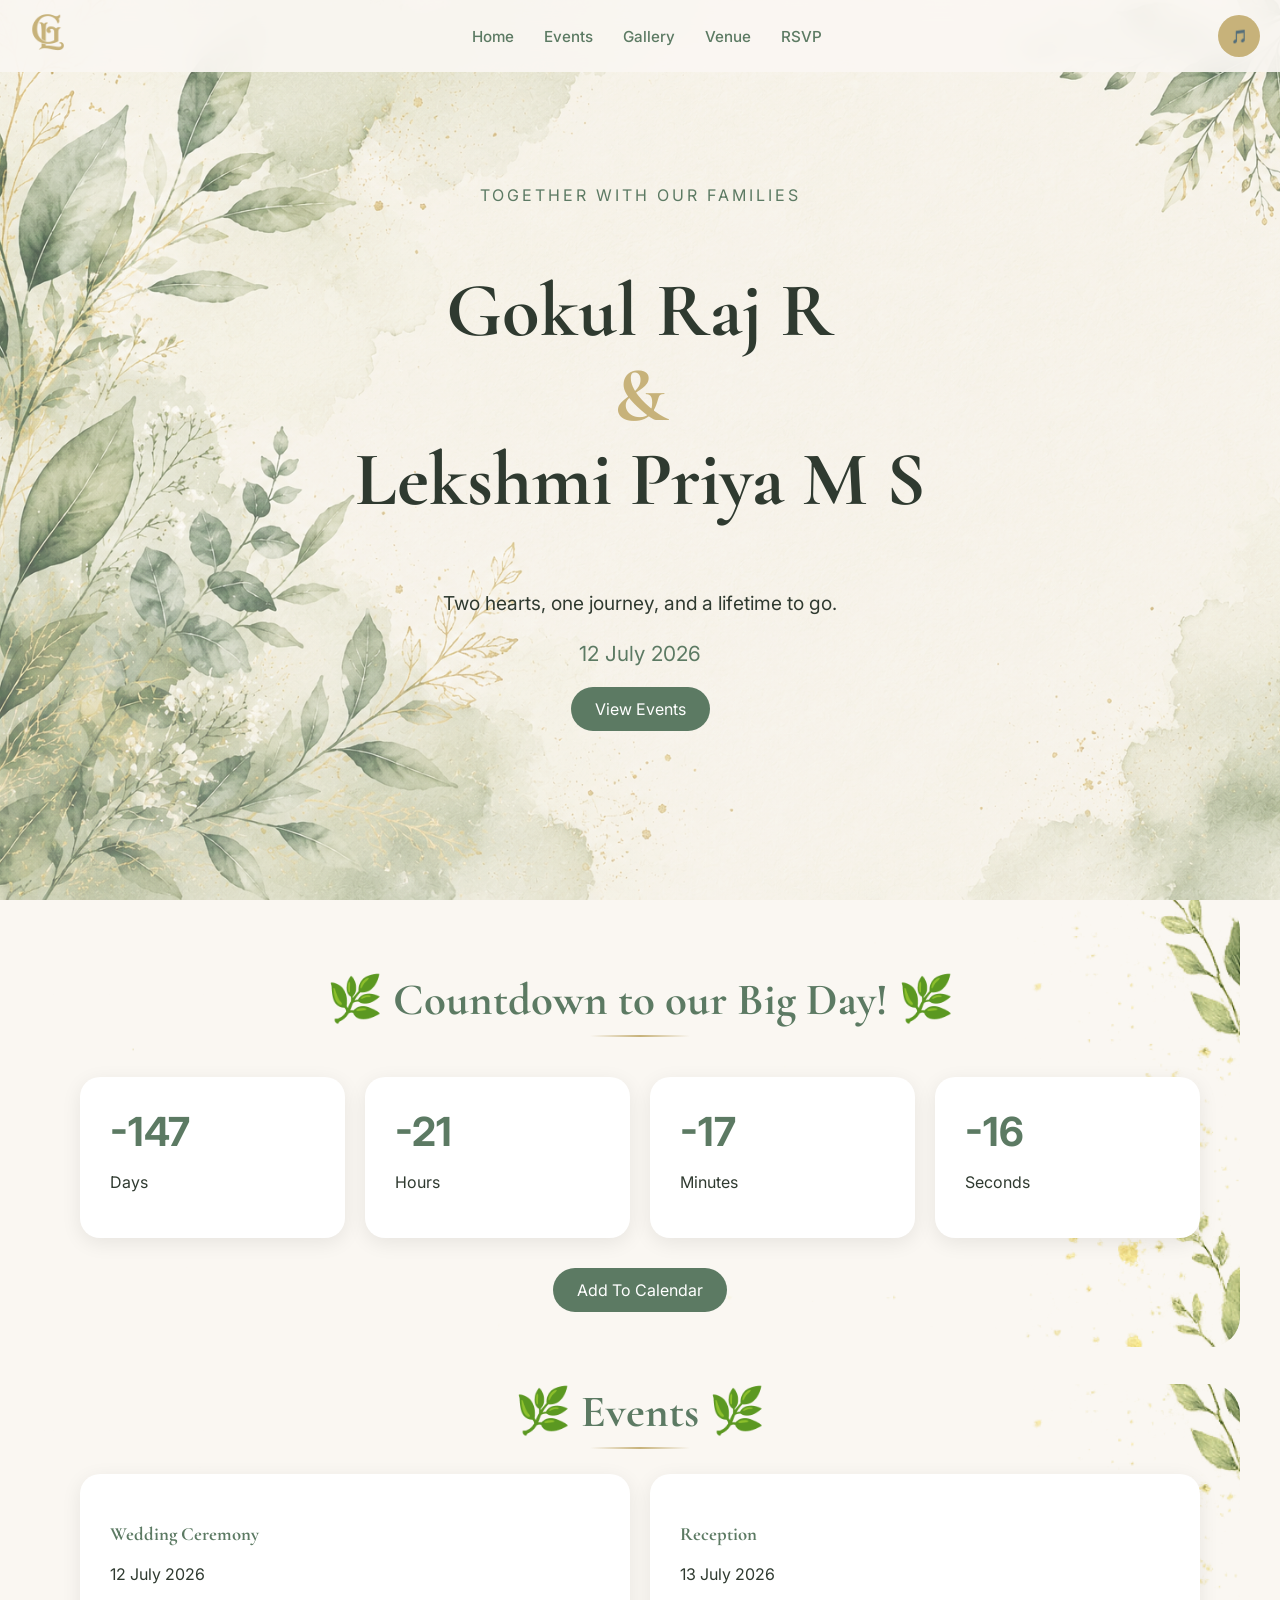
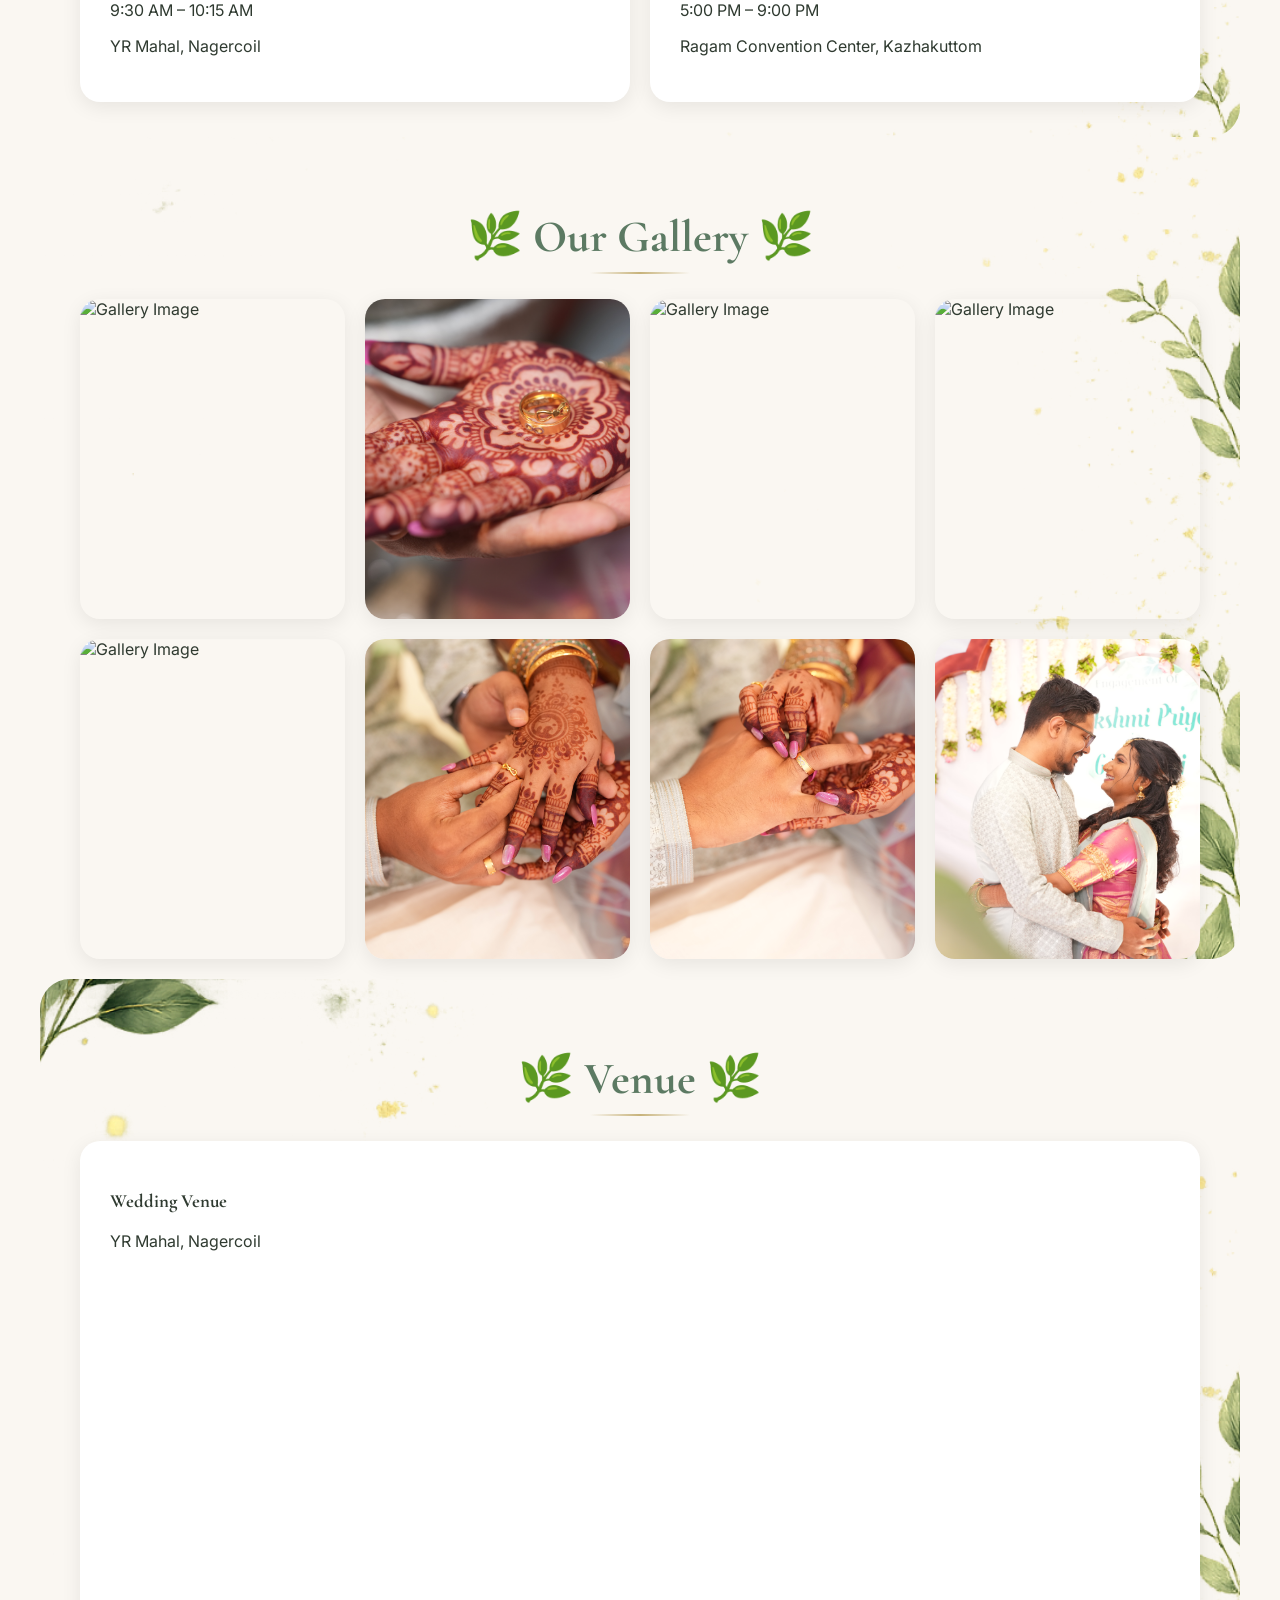
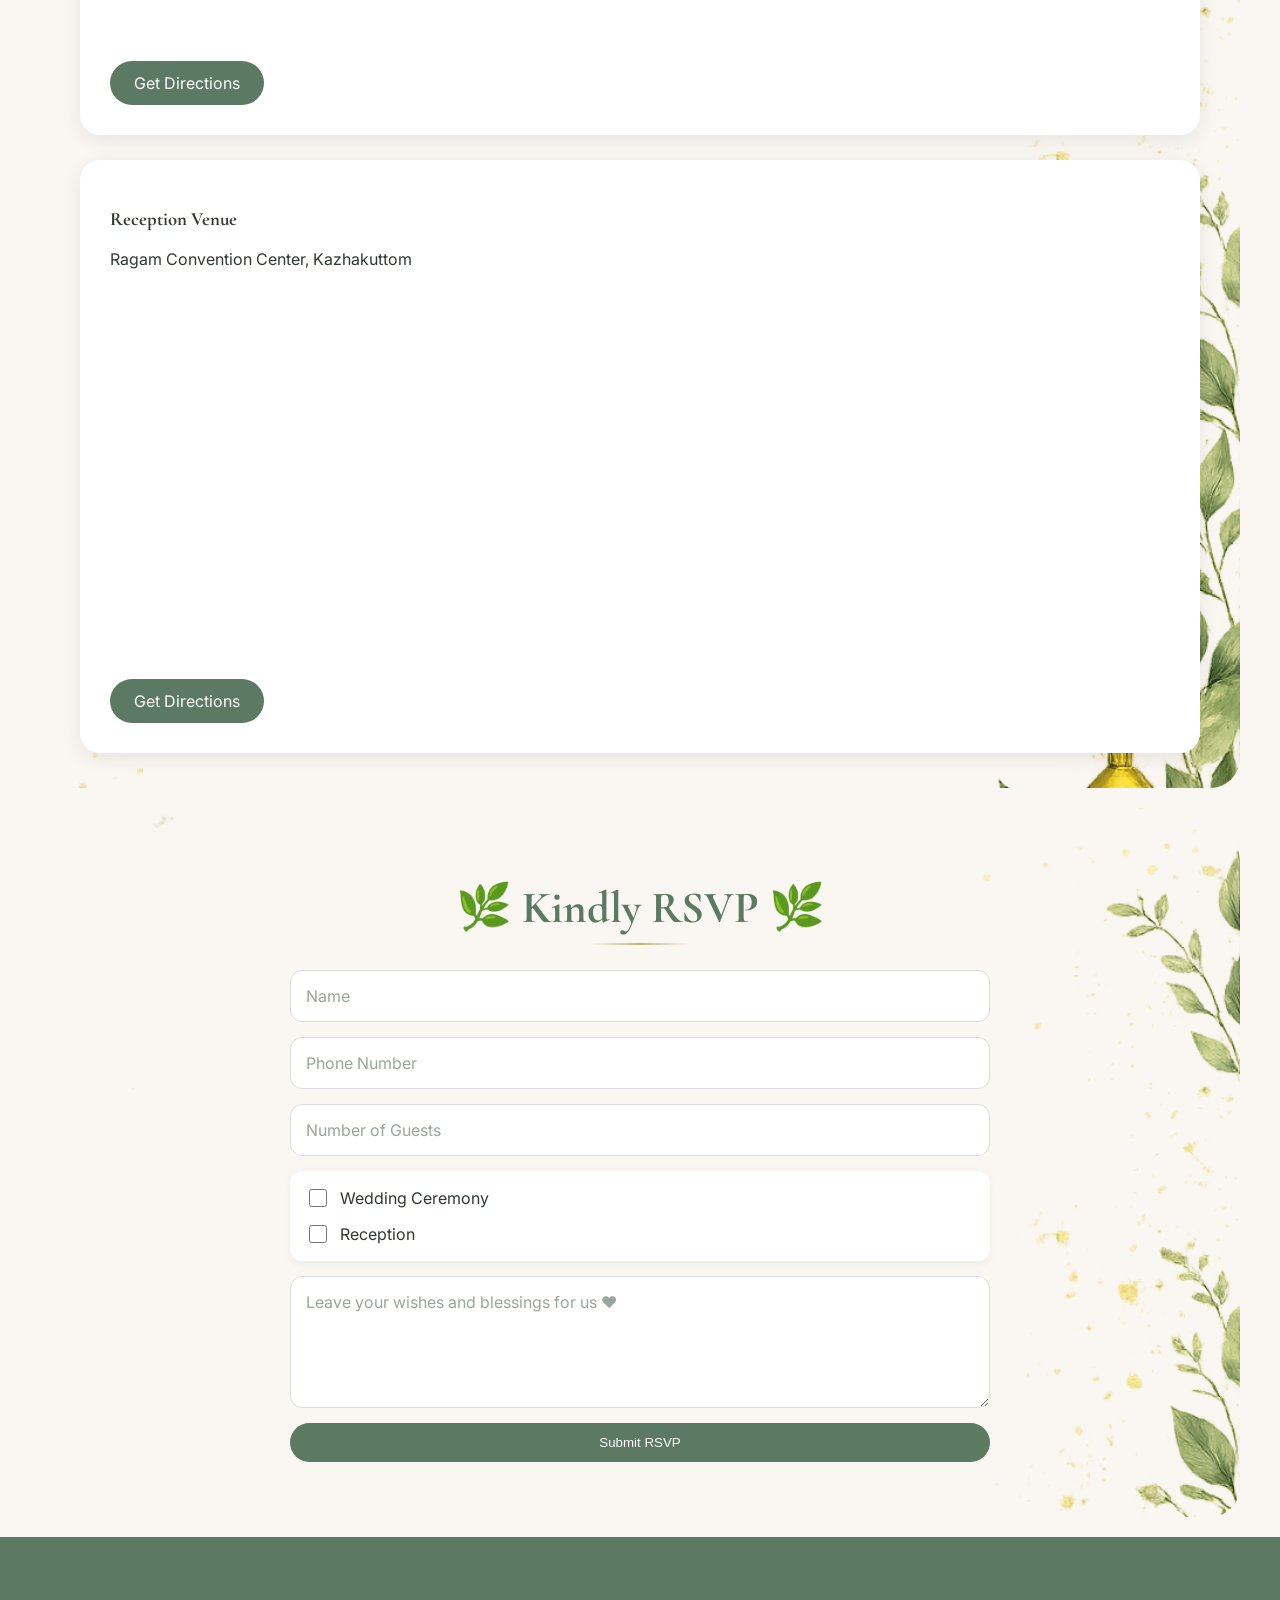
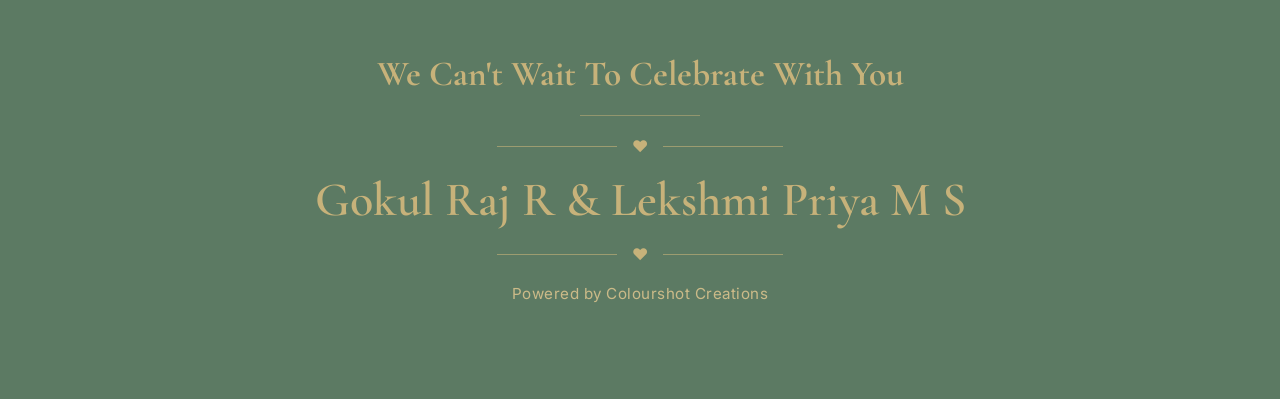
==== commit 54aa1a21: "filename change for gallery images" ====
--- a/index.html
+++ b/index.html
@@ -148,14 +148,14 @@
 
     <div class="gallery-grid">
 
-        <img src="assets/gallery/1.jpg" alt="Gallery Image">
-        <img src="assets/gallery/2.jpg" alt="Gallery Image">
-        <img src="assets/gallery/3.jpg" alt="Gallery Image">
-        <img src="assets/gallery/4.jpg" alt="Gallery Image">
-        <img src="assets/gallery/5.jpg" alt="Gallery Image">
+        <img src="assets/gallery/1.JPG" alt="Gallery Image">
+        <img src="assets/gallery/2.JPG" alt="Gallery Image">
+        <img src="assets/gallery/3.JPG" alt="Gallery Image">
+        <img src="assets/gallery/4.JPG" alt="Gallery Image">
+        <img src="assets/gallery/5.JPG" alt="Gallery Image">
         <img src="assets/gallery/6.jpeg" alt="Gallery Image">
         <img src="assets/gallery/7.jpeg" alt="Gallery Image">
-        <img src="assets/gallery/8.jpg" alt="Gallery Image">
+        <img src="assets/gallery/8.JPG" alt="Gallery Image">
     
     </div>
     
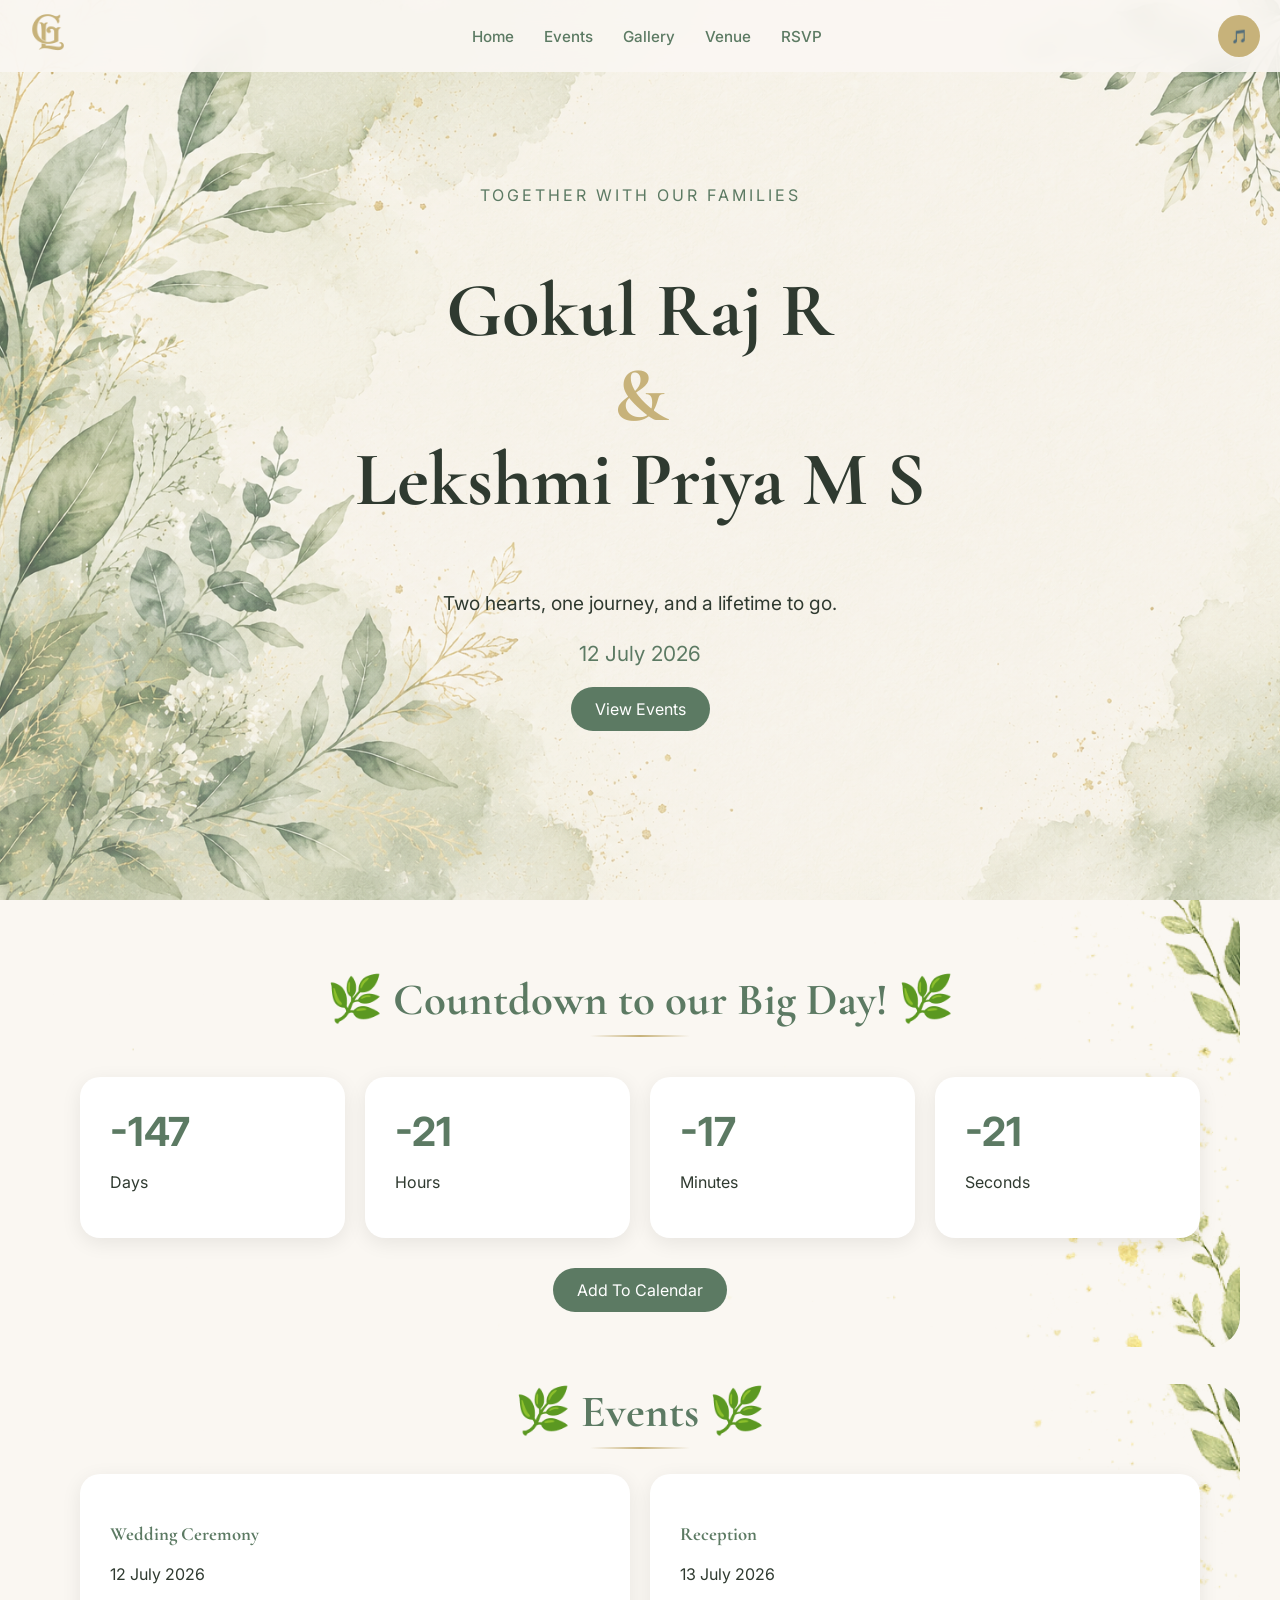
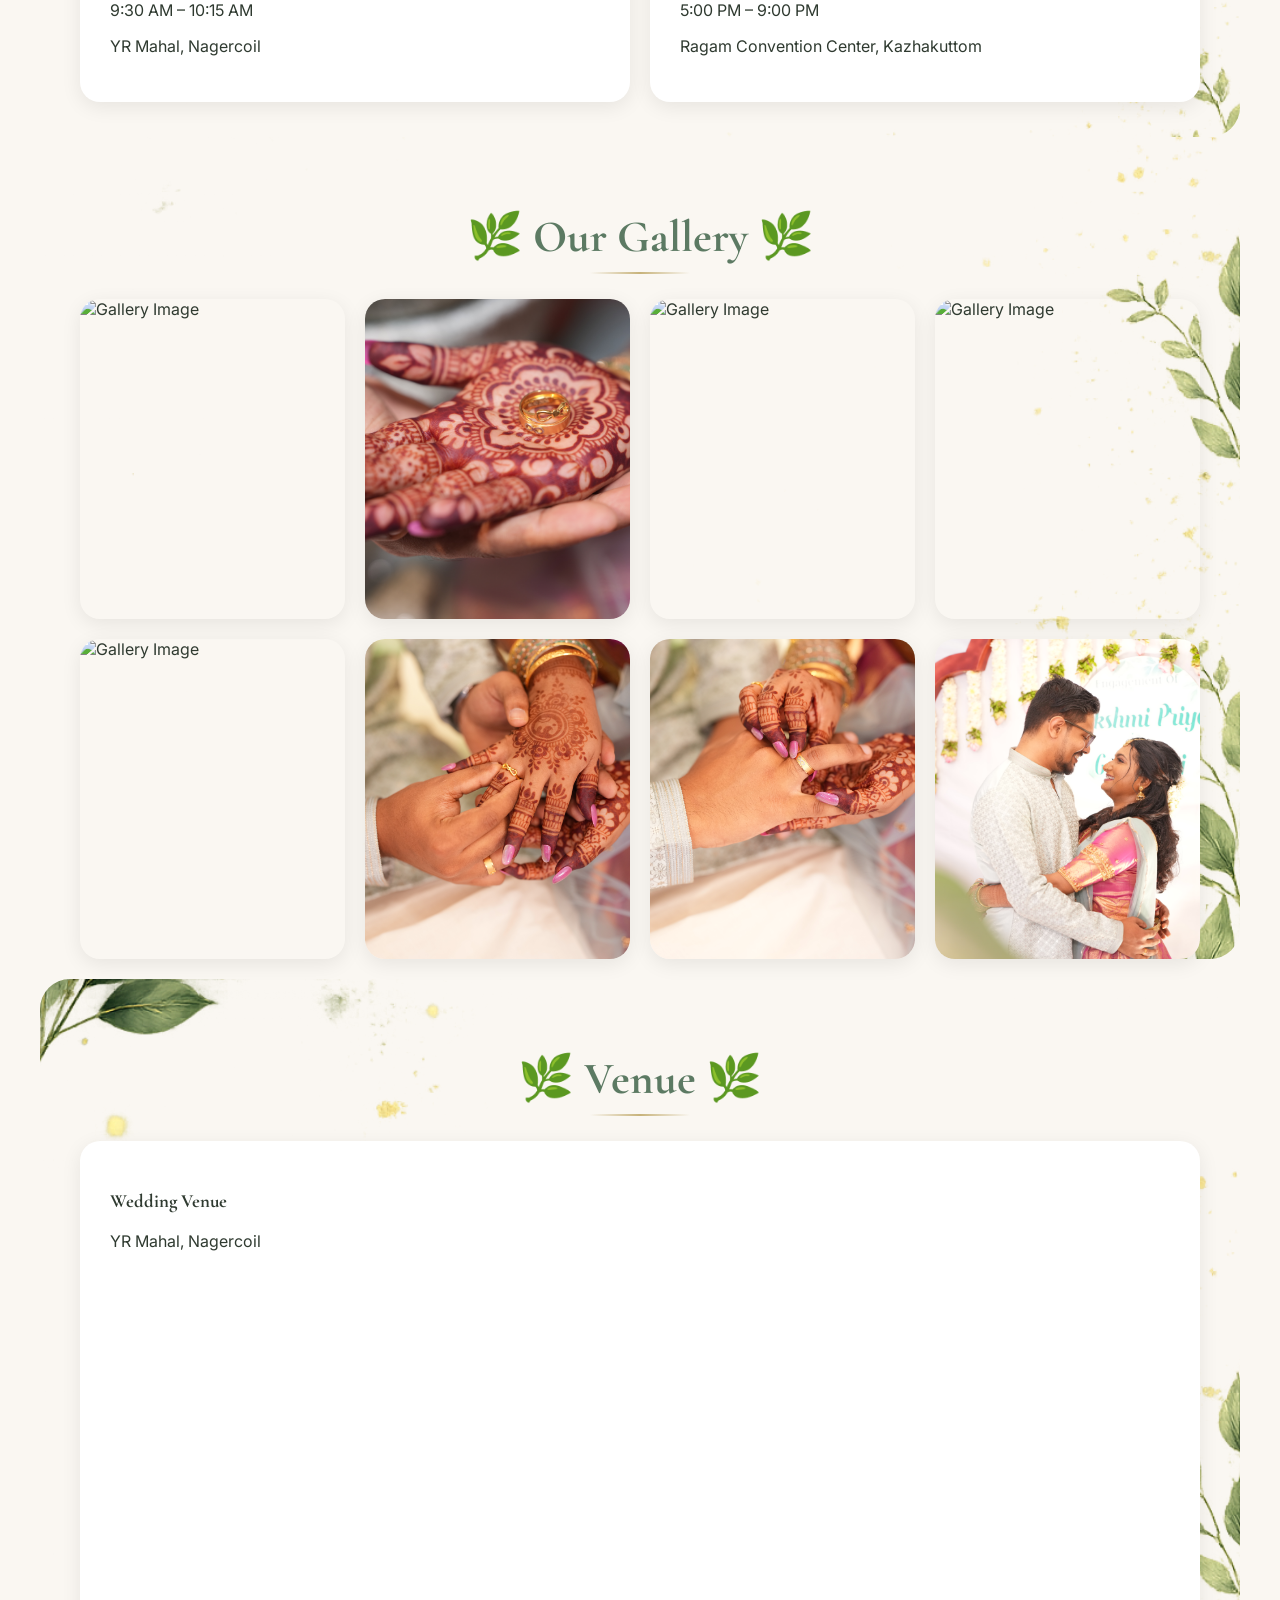
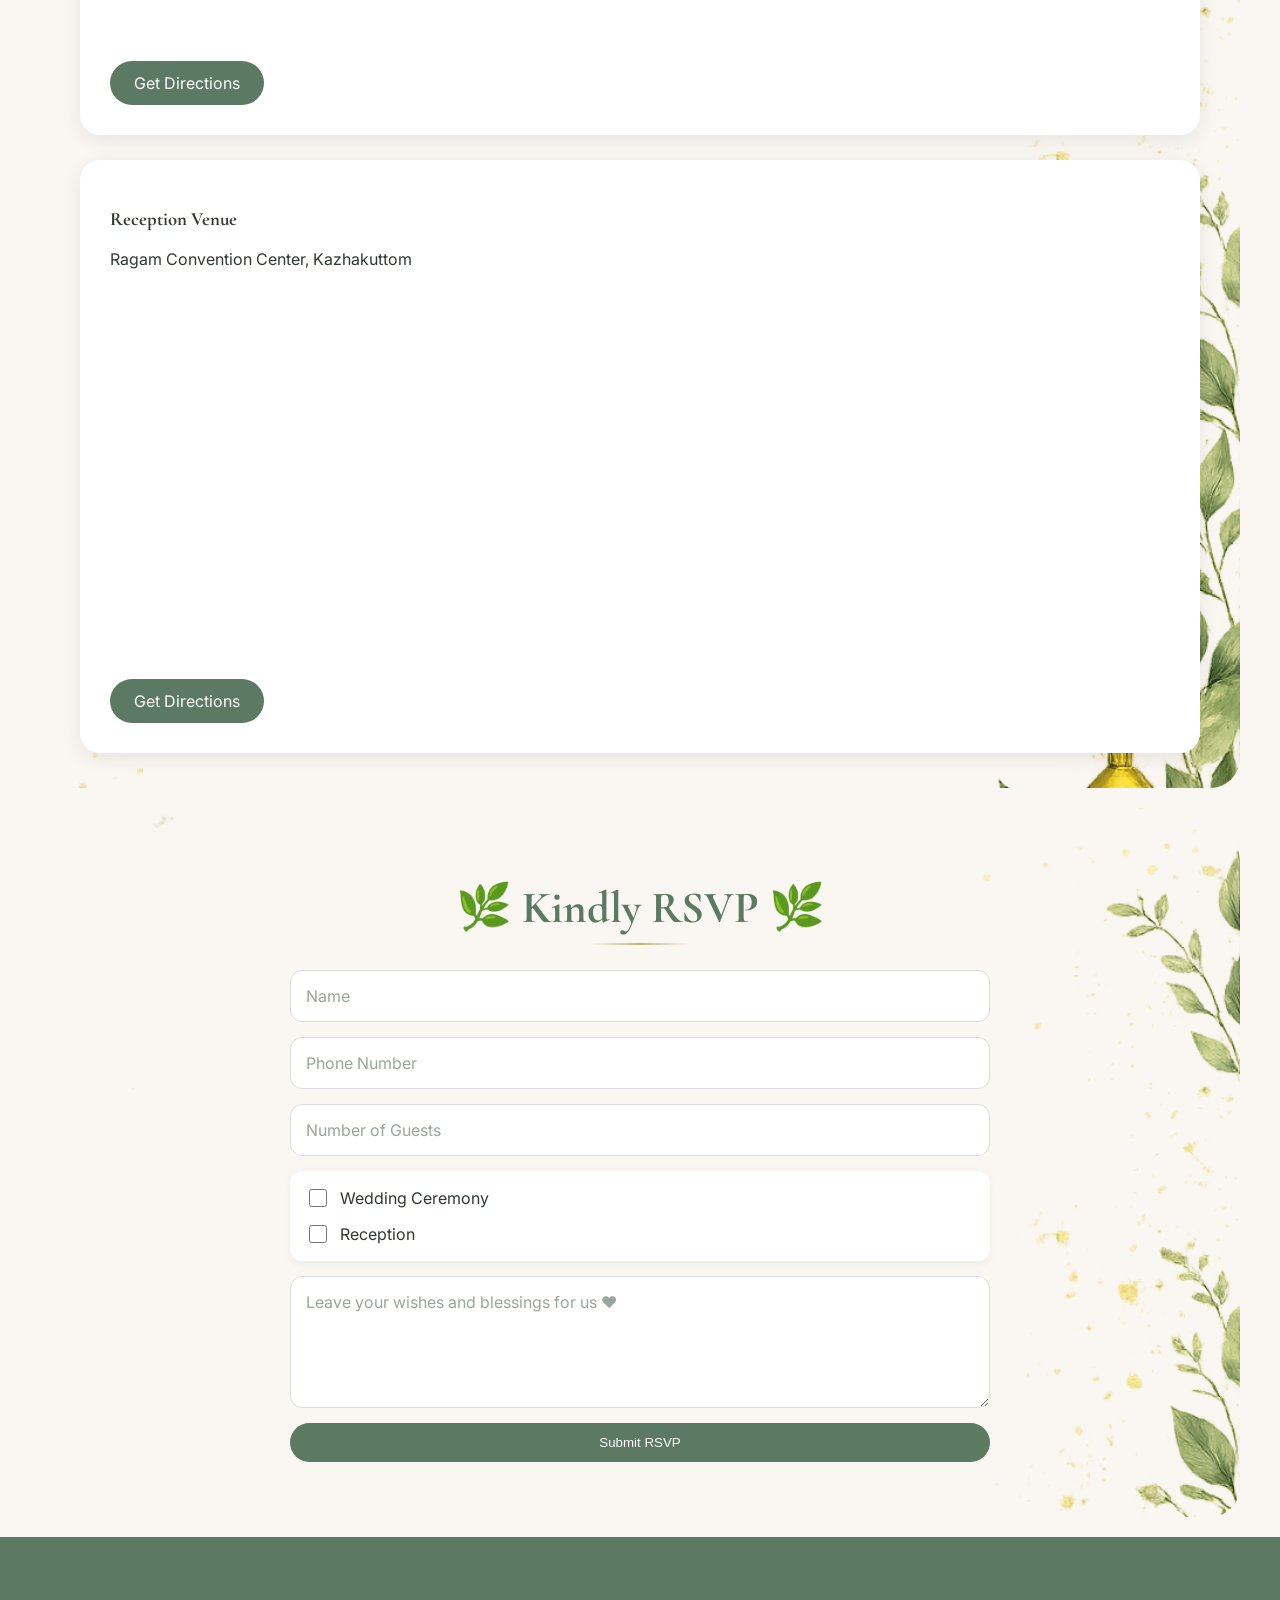
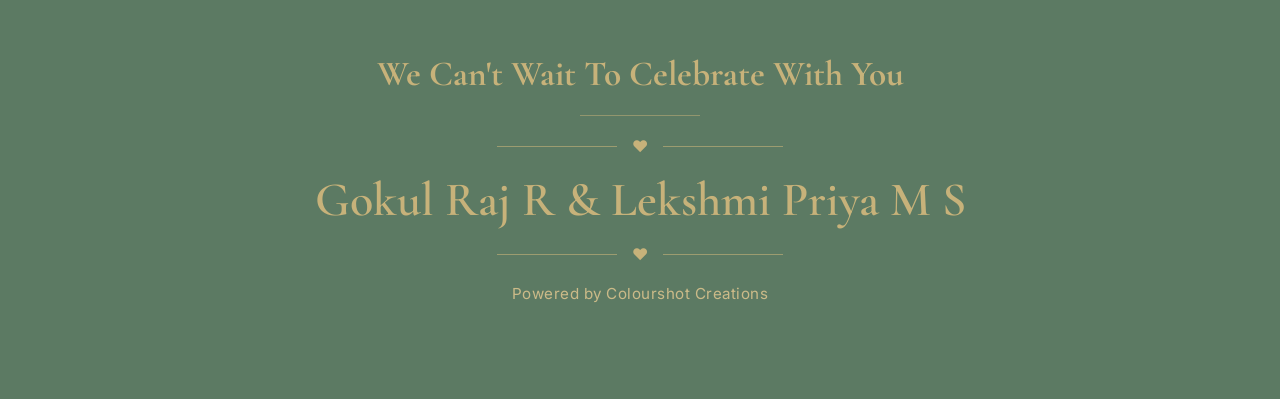
==== commit 5137a8b5: "Minor change in submit dialogbox" ====
--- a/index.html
+++ b/index.html
@@ -327,7 +327,7 @@
         </p>
 
         <p>
-            - Gokul & Lekshmi
+            - Gokul & Lekshmi Priya
         </p>
 
         <button id="close-modal" class="btn">
--- a/style.css
+++ b/style.css
@@ -786,7 +786,7 @@
 
         align-items:flex-start;
 
-        background-position:55% center;
+        background-position:25% center;
         height:auto;
 
         min-height:650px;
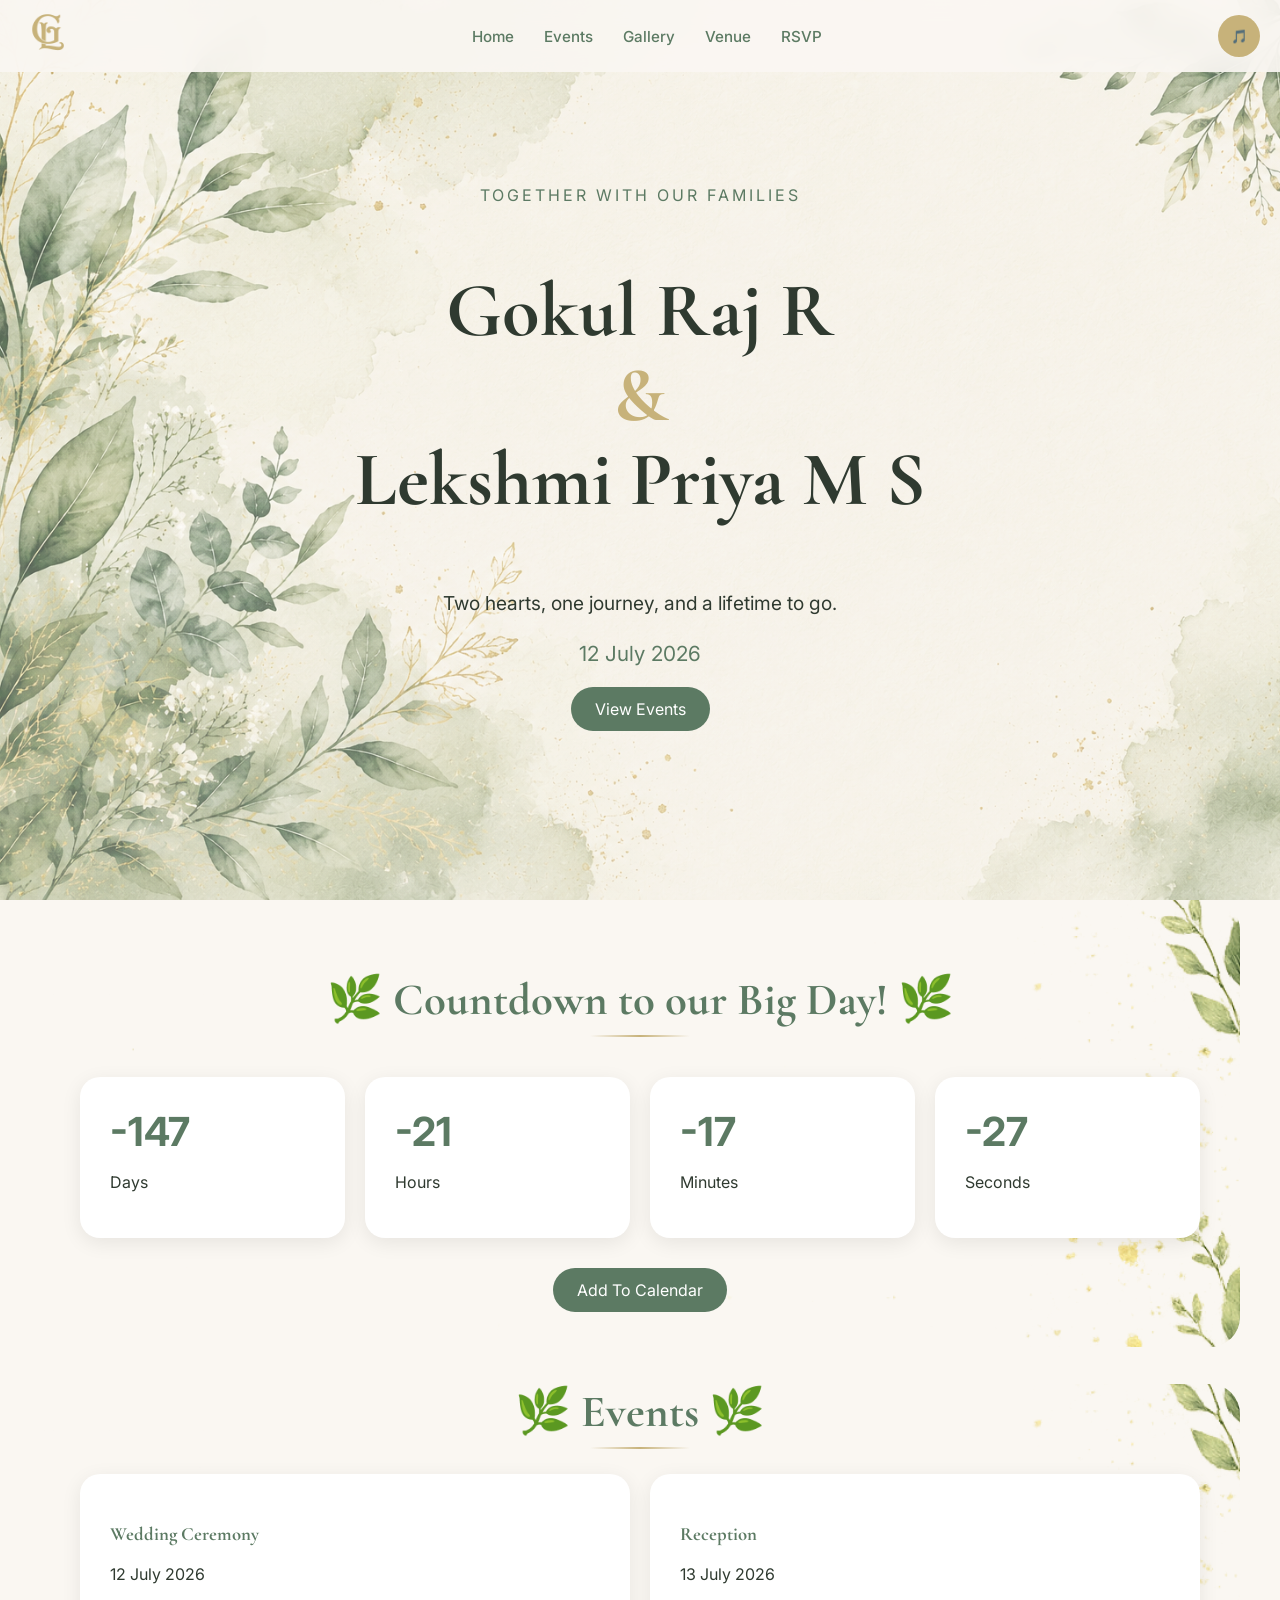
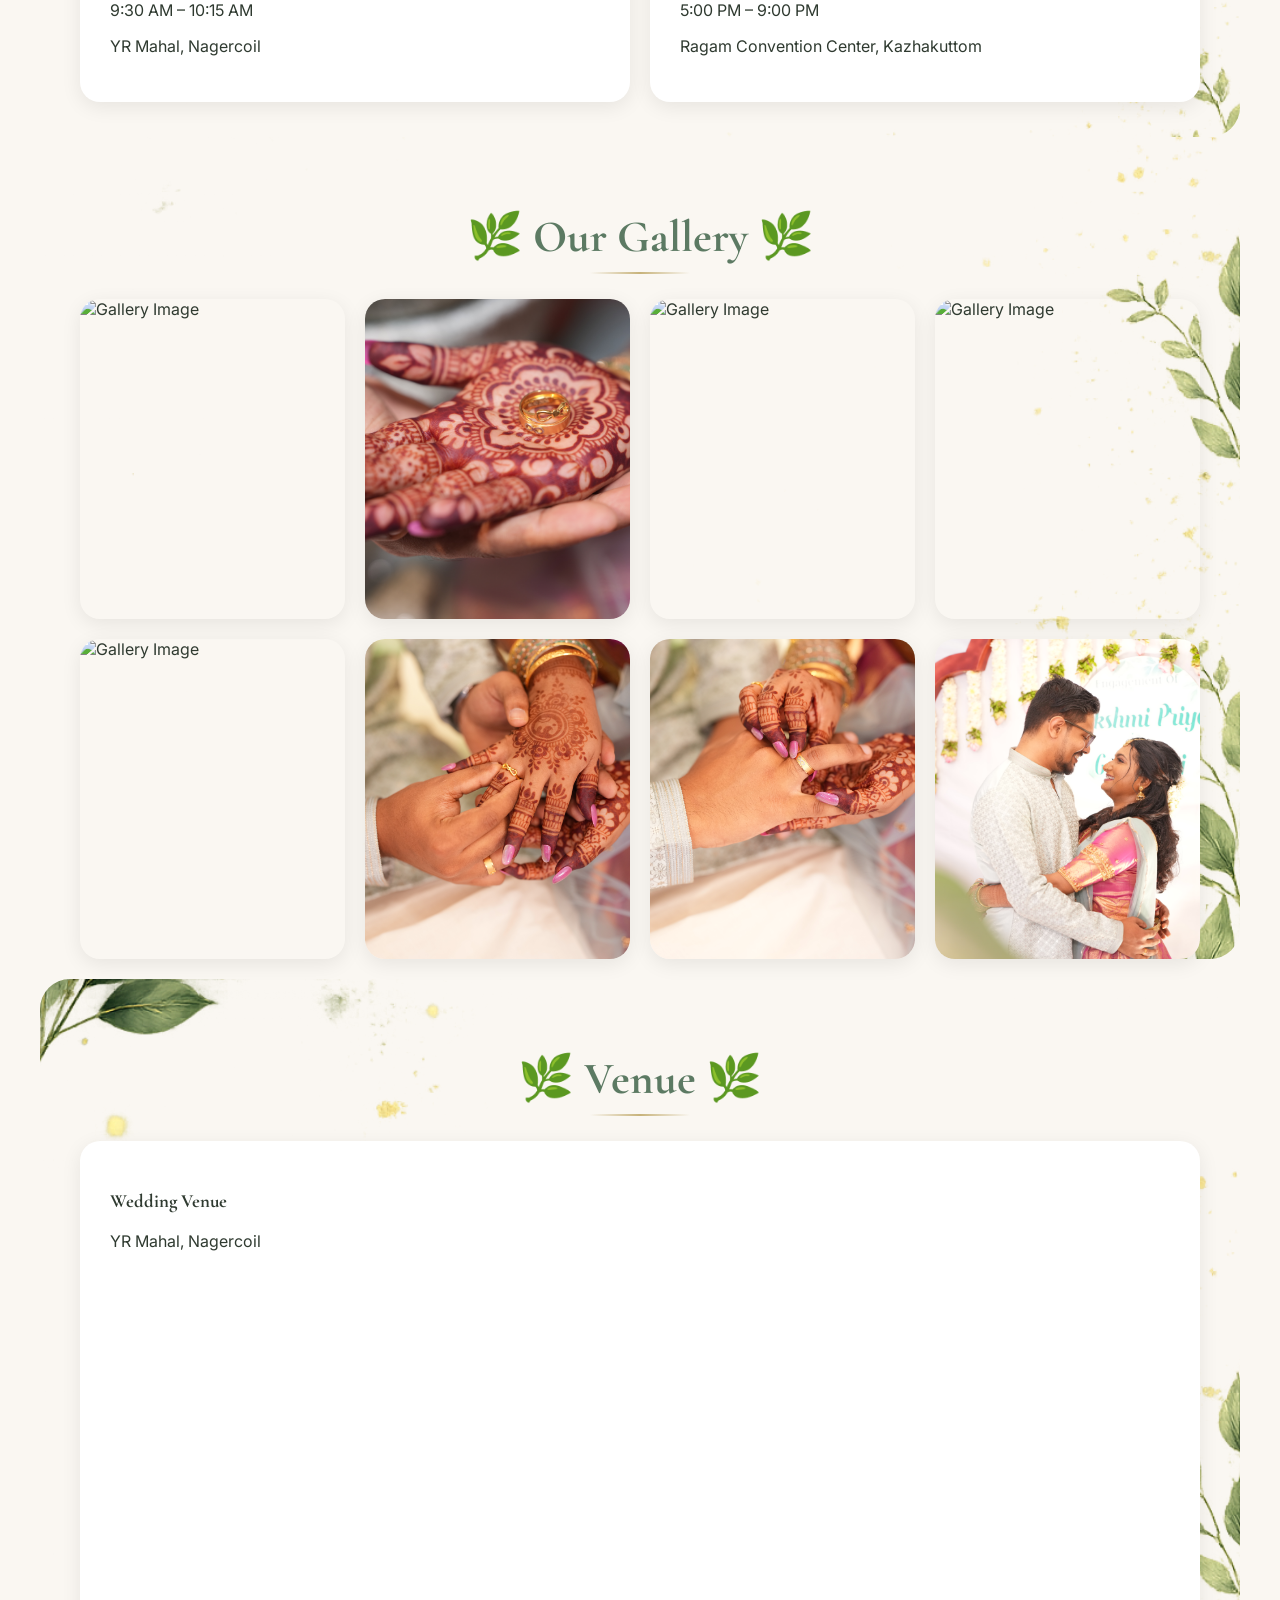
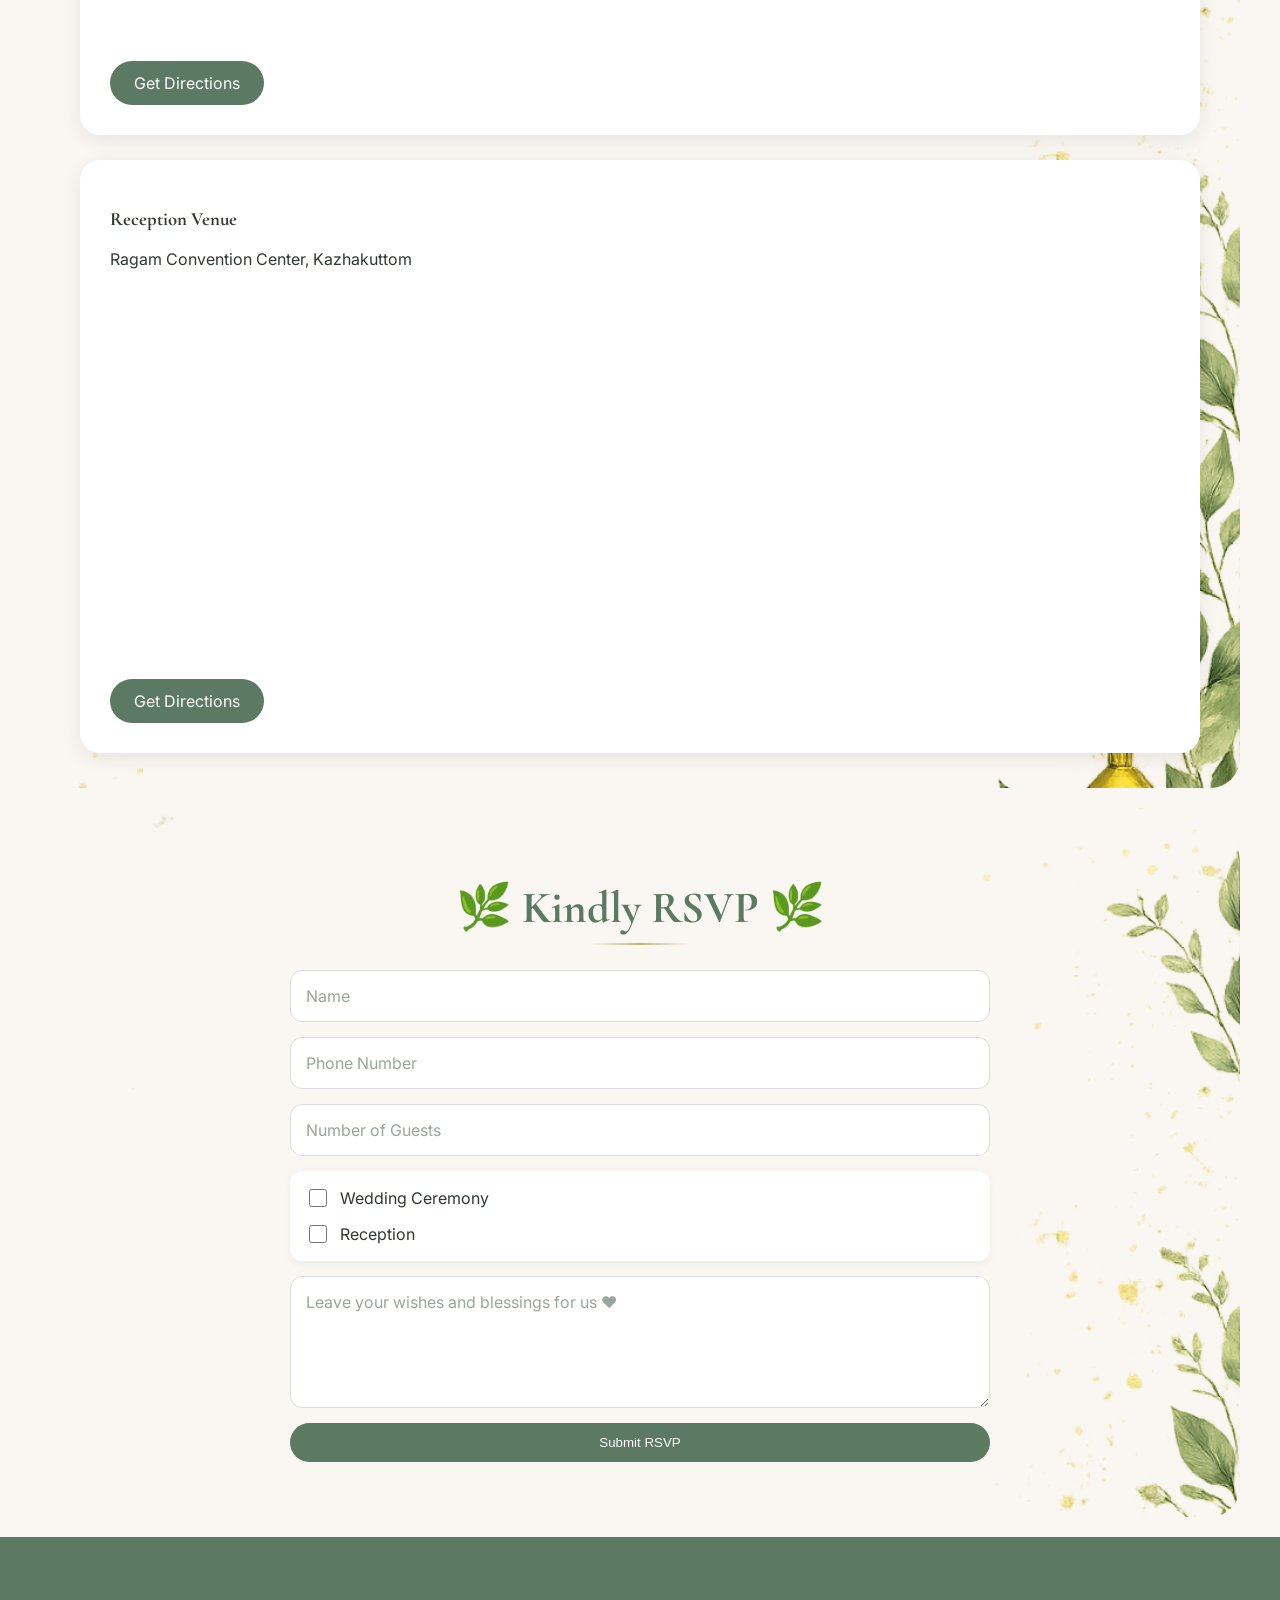
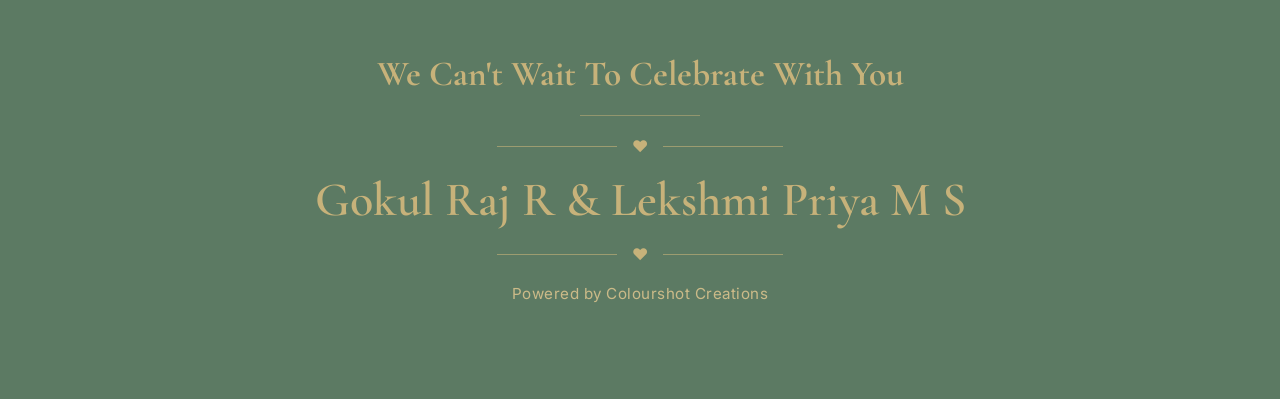
==== commit 727c1722: "adding looping to music" ====
--- a/index.html
+++ b/index.html
@@ -49,7 +49,7 @@
     
     </nav>
 
-    <audio id="music">
+    <audio id="music" loop>
         <source
             src="assets/music/wedding.mp3"
             type="audio/mpeg">
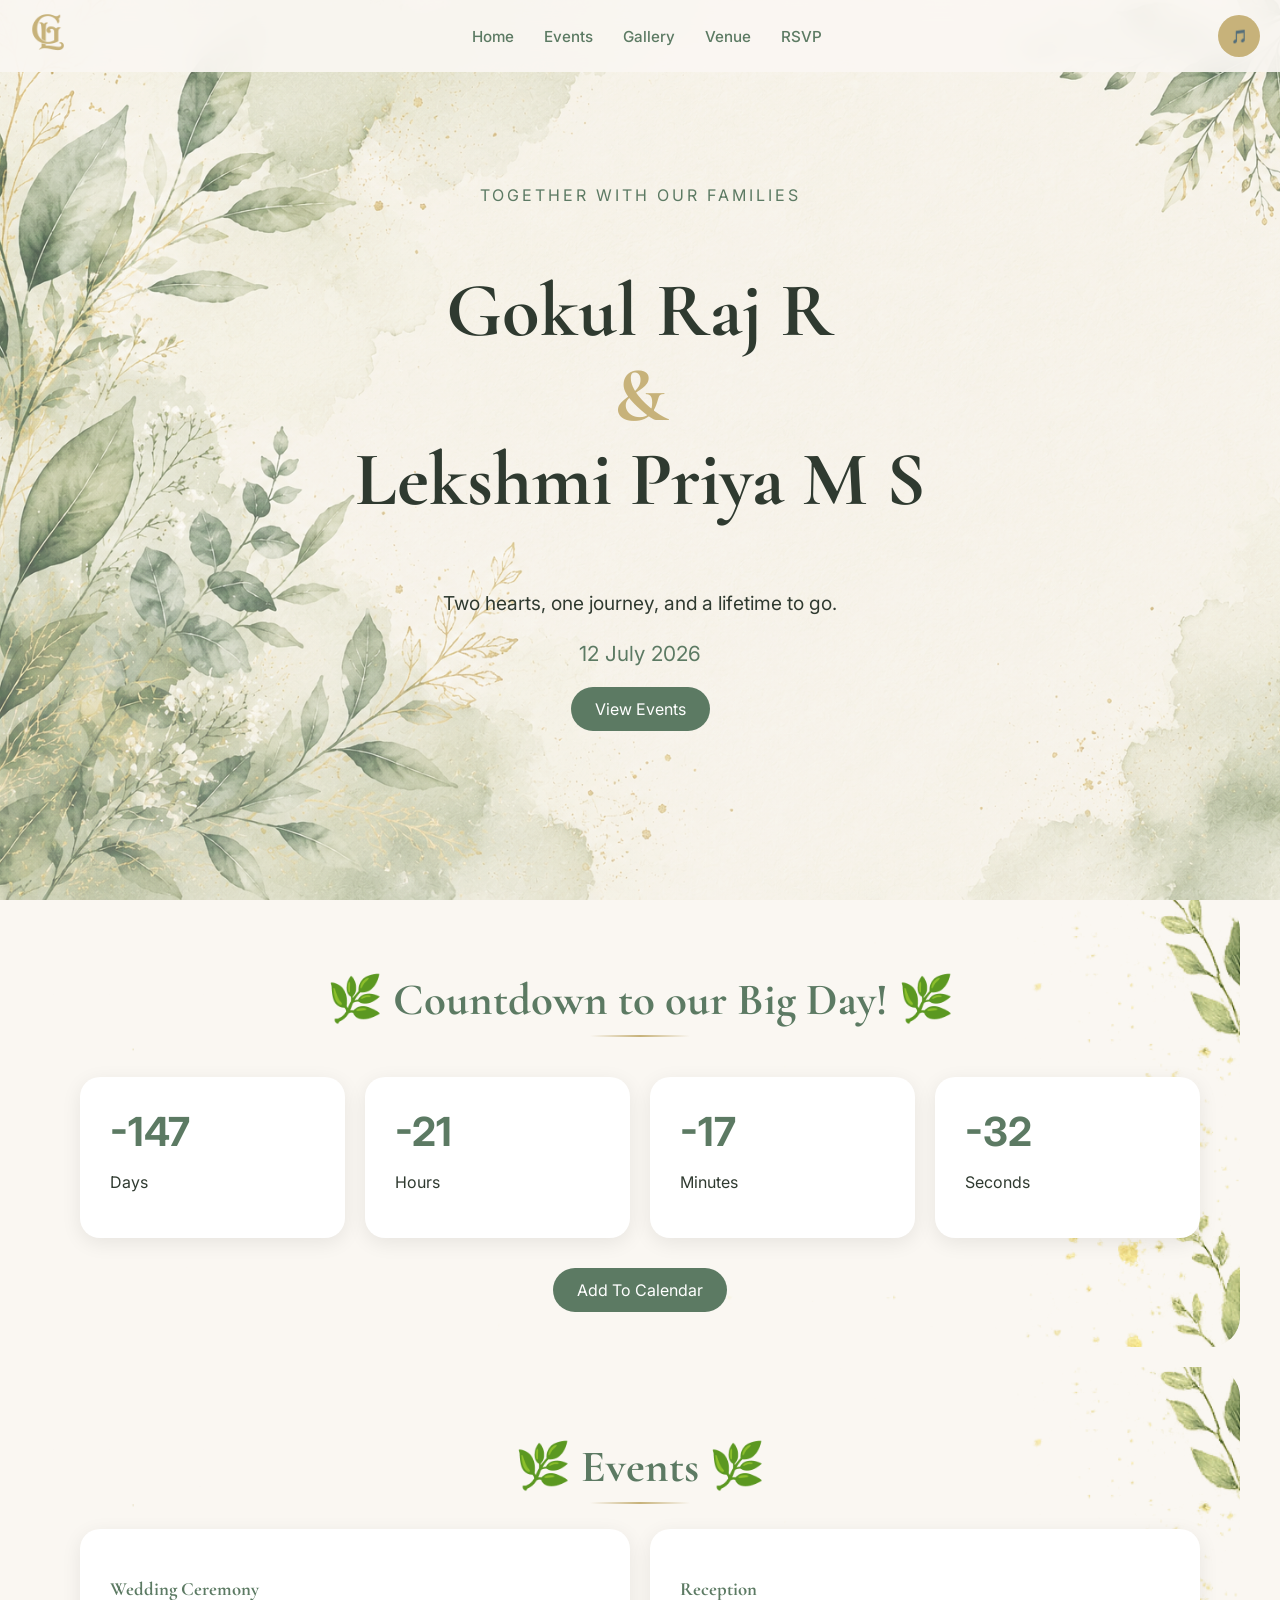
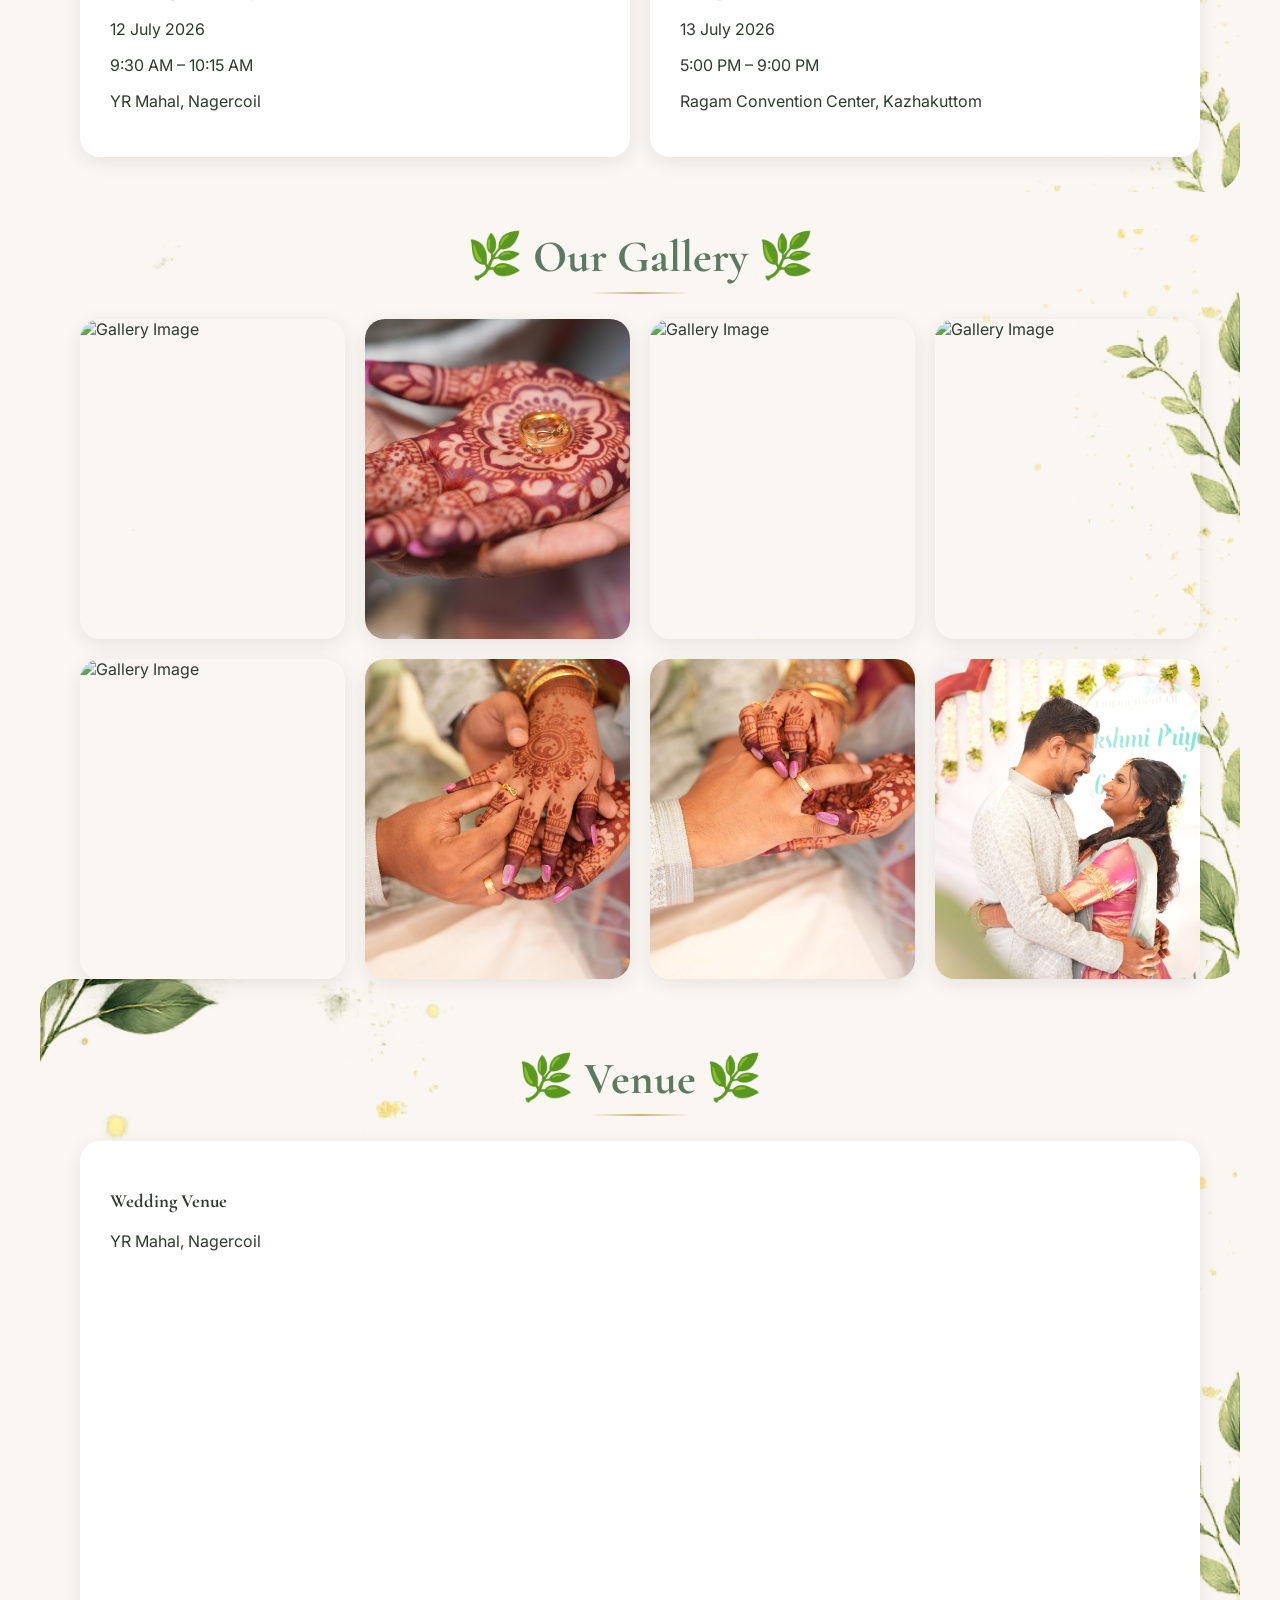
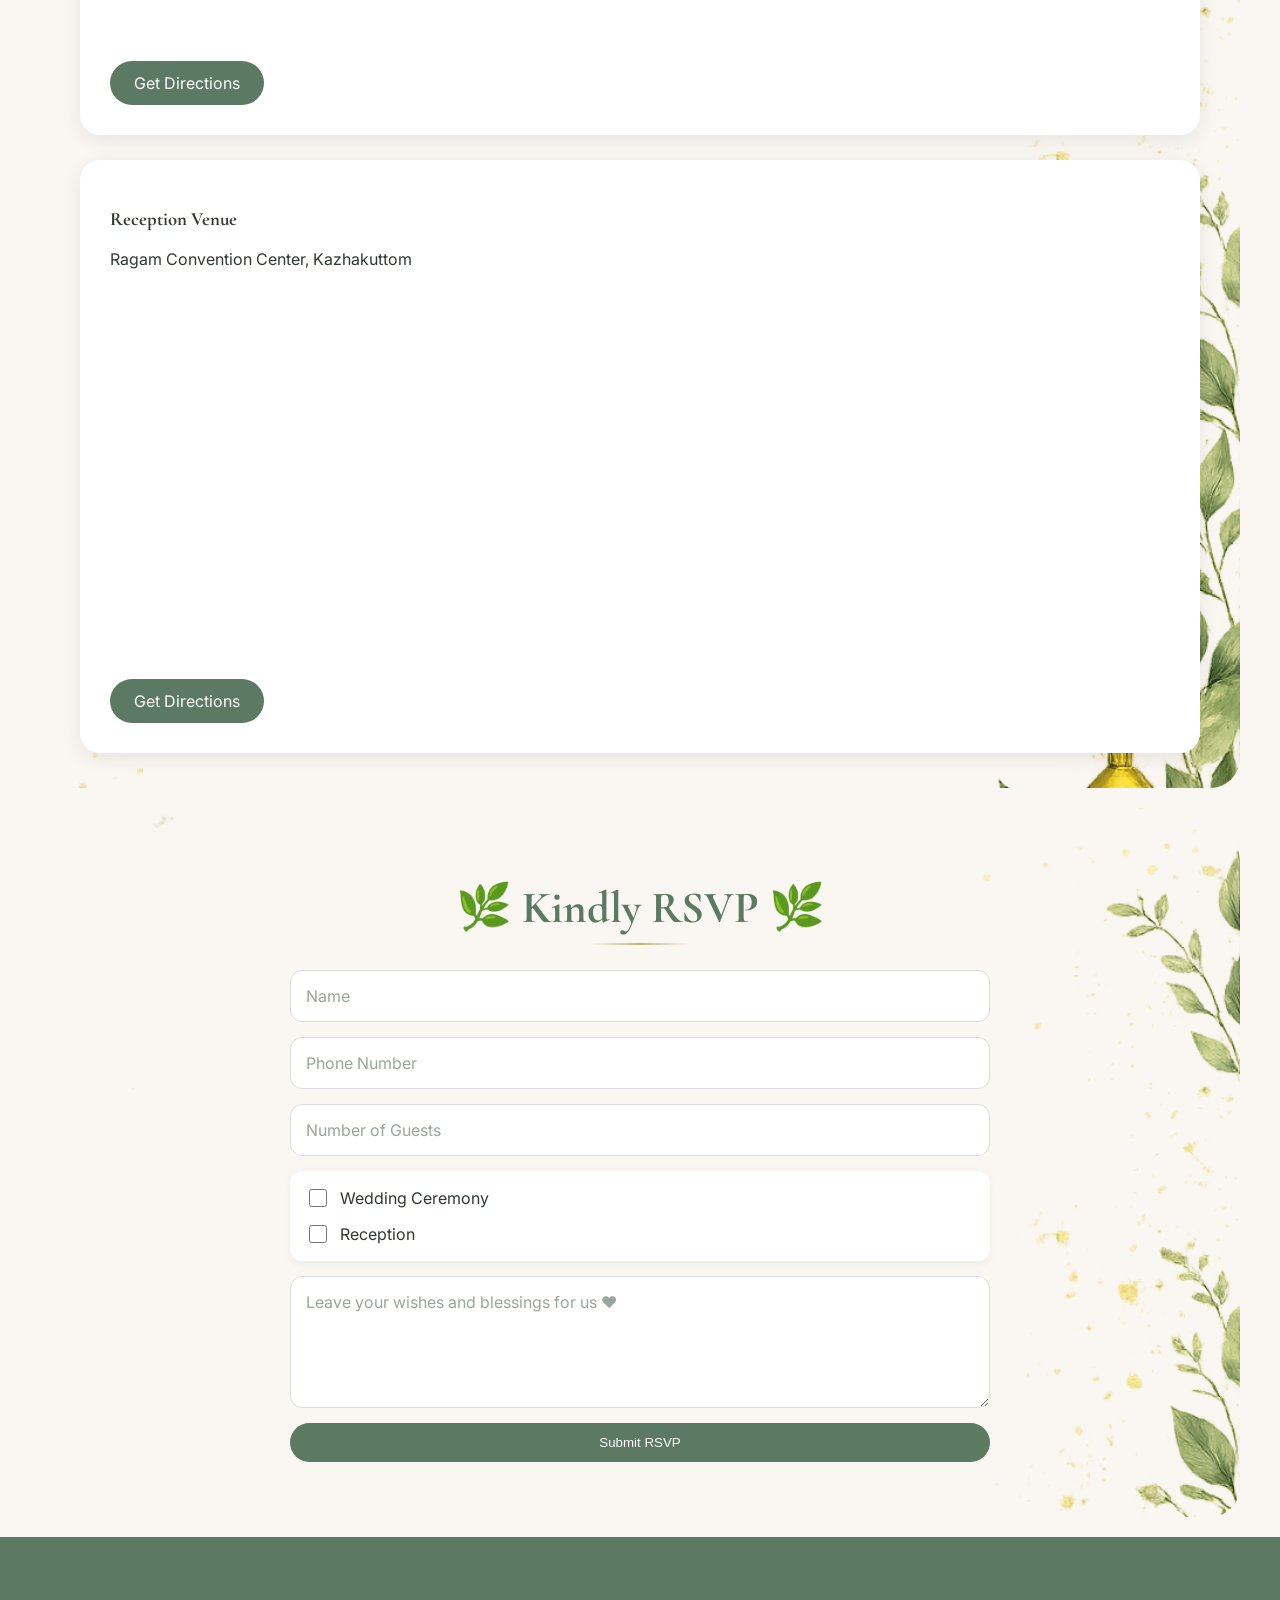
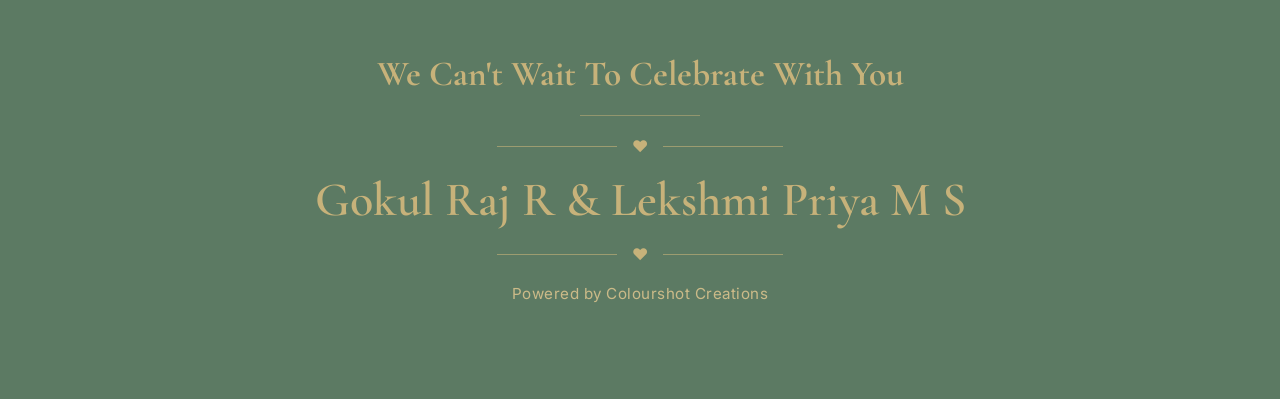
==== commit 99022f76: "navbar navigation minor fix" ====
--- a/index.html
+++ b/index.html
@@ -91,7 +91,7 @@
 
 </section>
 
-<section id="events" class="section">
+<section id="countdown" class="section">
     <h2>🌿 Countdown to our Big Day! 🌿</h2>
 
 
@@ -115,7 +115,7 @@
 
 </section>
 
-<section class="section">
+<section id="events" class="section">
 
 
 <h2>🌿 Events 🌿</h2>
--- a/style.css
+++ b/style.css
@@ -321,7 +321,7 @@
     
     .gallery-grid{
     display:grid;
-    grid-template-columns:repeat(auto-fit,minmax(250px,1fr));
+    grid-template-columns:repeat(4,1fr);
     gap:20px;
     }
     
@@ -711,8 +711,25 @@
     
     
     }
-    
-    /* ===========================
+
+/* ===========================
+   TABLET
+=========================== */
+@media(max-width:1024px){
+
+    .gallery-grid{
+        grid-template-columns:repeat(2,1fr);
+        gap: 15px;
+    }
+
+    .gallery-grid img{
+        height:280px;
+    }
+
+}
+        
+    
+/* ===========================
    MOBILE
 =========================== */
 
@@ -726,7 +743,7 @@
     }
 
     .section h2{
-        font-size:1.7rem;
+        font-size:1.6rem;
     }
 
     .section h2::after{
@@ -929,4 +946,4 @@
         font-size:.85rem;
     }
 }
-    +
